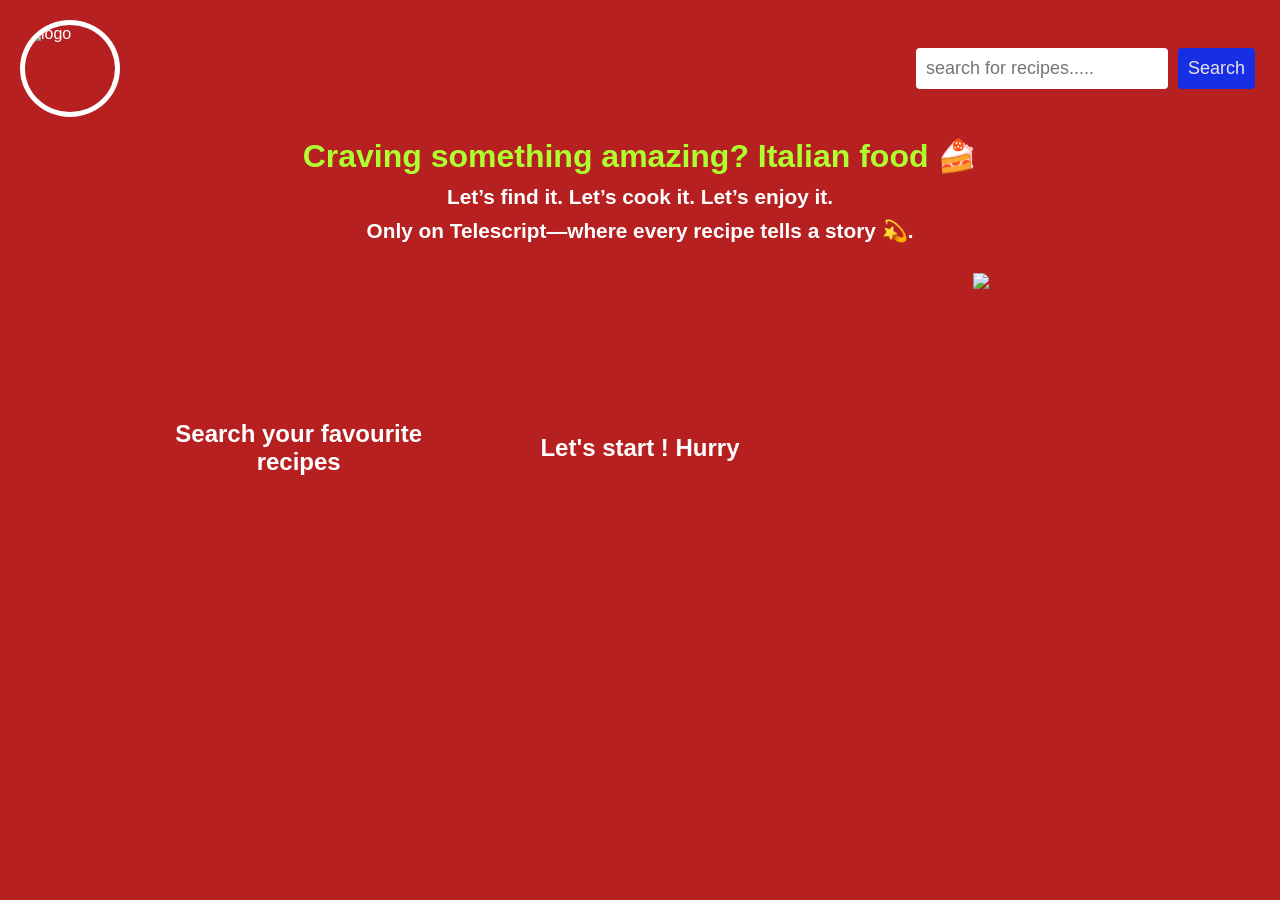
==== index.html @ 81276c2f "Intial Commit" ====
<!DOCTYPE html>
<html lang="en">
<head>
    <meta charset="UTF-8">
    <meta name="viewport" content="width=device-width, initial-scale=1.0">
    <title>Recipe App</title>
    <link rel="stylesheet" href="style.css">
    <link rel="stylesheet" href="https://cdnjs.cloudflare.com/ajax/libs/font-awesome/6.0.0/css/all.min.css">
</head>
<body>
    <header>
        <nav>
            <img src="https://png.pngtree.com/template/20191015/ourmid/pngtree-chef-abstract-kitchener-cooky-icon-logo-image_317353.jpg" alt="logo" width="100px" height="97px"/>
           
    <form>
        <input type="text" placeholder="search for recipes....." class="searchBox">
        <button type="submit" class="searchBtn">Search</button>
    </form>
        </nav>
        <div class="splash-container">
            <h1 class="line line1">Craving something amazing? Italian food 🍰</h1>
            <h2 class="line line2">Let’s find it. Let’s cook it. Let’s enjoy it.</h2>
            <h3 class="line line3"> Only on Telescript—where every recipe tells a story 💫.</h3>
          </div>  
        
    </header>
    <main>
    <section>
        <div class="recipe-container">
            <h2>Search your favourite recipes</h2>
            <h2>Let's start ! Hurry </h2>
            <img src="https://png.pngtree.com/png-clipart/20250418/original/pngtree-happy-girl-chef-cooking-delicious-food-png-image_20851012.png" wiidth="60%" height="350px">
        </div>
        <div class="recipe-details">
            <button type="button" class="recipe-close-btn">
                <i class="fa-solid fa-xmark"></i>
            </button>
            <div class="recipe-details-content">

            </div>
        </div>
    </section>
    </main>
</body>
<script src="script.js"></script>

</html>
---- style.css ----
*{
    margin:0;
    padding:0;
    box-sizing:border-box;
    font-family: Verdana, Geneva, Tahoma, sans-serif;
}
body{
    background-color: rgb(183, 32, 32);
    color:white;
}
header nav{
    background-color: rgba(red, green, blue, alpha);
    padding:20px;
    display:flex;
    justify-content: space-between;
    align-items: center;
    z-index: 1;
}
header nav img{
    border:5px solid rgb(255, 255, 255);
    border-radius: 50%;
}
header nav form{
    display:flex;
    justify-content: center;

}

  
  .splash-container {
    text-align: center;
  }
  
  /* Base styles */
  .line {
    opacity: 0;
    transform: translateY(20px);
    animation-fill-mode: forwards;
  }
  
  /* First line appears after 2s */
  .line1 {
    font-size: 2rem;
    animation: fadeInUp 1s ease forwards;
    animation-delay: 2s;
    animation:forwards;
  }
  
  /* Second line appears after 4s (2s + 2s gap) */
  .line2 {
    font-size: 1.3rem;
    margin-top: 10px;
    animation: fadeInUp 1s ease forwards, colorShift 4s infinite;
    animation-delay: 5s, 5s;
  }
  .line3{
    font-size: 1.3rem;
    margin-top: 10px;
    animation: fadeInUp 1s ease forwards, colorShift 4s infinite;
    animation-delay: 8s, 8s;
  }
  
  /* Fade + slide animation */
  @keyframes fadeInUp {
    to {
      opacity: 1;
      transform: translateY(0);
    }
  }
  
  /* Color changing animation */
  .line1, .line2,.line3 {
    animation-name: fadeInUp, colorShift;
    animation-duration: 1s, 4s;
    animation-delay: 2s, 2s;
    animation-iteration-count: 1, infinite;

  }
  
  
  /* Adjust second line timing separately */
  .line2 {
    animation-delay: 5s, 5s;
  }
  
  /* Smooth gradient text color animation */
  @keyframes colorShift {
    0% { color: #ff7e5f; }
    25% { color: #feb47b; }
    50% { color: #437fb7; }
    75% { color: #6ecf51; }
    100% { color: greenyellow }
  }
form input [type="text"]
{
    flex-grow:1;
    margin-right:10px;
}
form input[type="text"],button[type="submit"]
{
    border:none;
    font-size:large;
    padding:10px;
    border-radius:4px;
    margin:5px;
}

form button[type="submit"]{
   background-color: rgb(23, 47, 228);
   color:rgb(236, 227, 227);
   cursor:pointer;
}
form button[type="submit"]:hover,.recipe button:hover,.recipe-close-btn:hover{
    background-color: rgb(232, 232, 44);
    color:rgb(21, 24, 207);
    font-size: bold;
    font-weight: 600;
    transition:background-color 0.3s ease-in-out;
}

/*Main Section*/
.recipe-container{
    text-align: center;
    margin-top:20px;
    display:grid;
    grid-template-columns:repeat(auto-fit,minmax(300px,1fr));
    grid-gap:40px;
    width:80%;
    margin:10px auto;
    padding:20px;
    place-items:center;
}
.recipe-container h2:hover{
    color:rgb(89, 190, 42);
    font-weight: 600;
    font-size: 30px;
    cursor:pointer;
    animation-duration: 4s;
    text-shadow: #6ecf51 rgb(70, 45, 194) 0px 0px 10px;
  

}

.recipe{
    background-color: white;
    display:flex;
    flex-direction: column;
    color:black;
    border-radius: 6px;
    box-shadow: 0 5px 10px rgba(78,73,73,0.1);
    cursor:pointer;
    max-width:350px;
    transition:transform 0.3s ease-in-out;
}
.recipe:hover{
    transform: scale(1.02);

}
.recipe img{
    height:300px;

}
.recipe h3{
    font-size:24px;
    margin-block: 5px;

}
.recipe p{
    font-size: 20px;
    color:black;
    margin:5px 0
}

.recipe span{
    font-weight: 600;
}
.recipe button{
    font-size: 20px;
    font-weight: 600;
    padding:10px;
    border-radius: 5px;
    cursor:pointer;
    margin:18px auto;
    background-color: red;
    border:none;
    color:white;
}
/*recipe details*/
.recipe-details{
    display: none;
    position: fixed;
    top:50%;
    left:50%;
    transform:translate(-50%,-50%);
    background-color: black;
    -webkit-transform:translate(-50%,-50%);
    border-radius: 12px;
    width:40%;
    height:60%;
    font-size: 20px;
    transition:all 0.5s ease-in-out;
    overflow-y:scroll ;

}

.recipe-details-content{
    width:95%;
    display:column;
    flex-direction:row;
    text-transform: capitalize;
    text-shadow: 3ch;
    text-wrap: wrap;
    font-size: 19px;
    text-align: justify;        /* equal left & right alignment */
    line-height: 1.7;           /* space between lines */
    letter-spacing: 0.1px;      /* slight spacing for readability */
    word-spacing: 1.7px;          /* gap between words */
   
    padding-left:0.3px;
    padding-right: 0.3px;
}
   
 
    
    

.recipeName{
    text-align:center;
    text-transform: uppercase;
    text-decoration: underline;
    margin-bottom: 10px;
    
}
.ingredientList li{
    margin-top:10px;
    margin-left:20px;
}
.recipeInstructions p{
    line-height:30px;
    width:60%;
   
    text-align: center;

}
.recipeName,.recipeInstructions,.ingredientList{
    margin-bottom: 20px;
    width:100%;
}
.recipe-close-btn{
    border:none;
    font-size: 18px;
    padding: 10px;
    border-radius: 4px;

    background-color: red;
    position:absolute;
    top:20px;
    right:20px;
    width:30px;
    height:30px;
    display:flex;
    justify-content: center;
    align-items: center;

}
/*adding scrollbar to reciped details */
body::-webkit-scrollbar{
    width: 16px;
}
body::-webkit-scrollbar-thumb{
    background-color: whitesmoke;
   

}
body::-webkit-scrollbar-track{
    background-color: slategray;
}
/*responsive code*/
@media screen and(max-width:600px){
    header nav form{
        width:80%;
        margin-top:20px;
    }
}
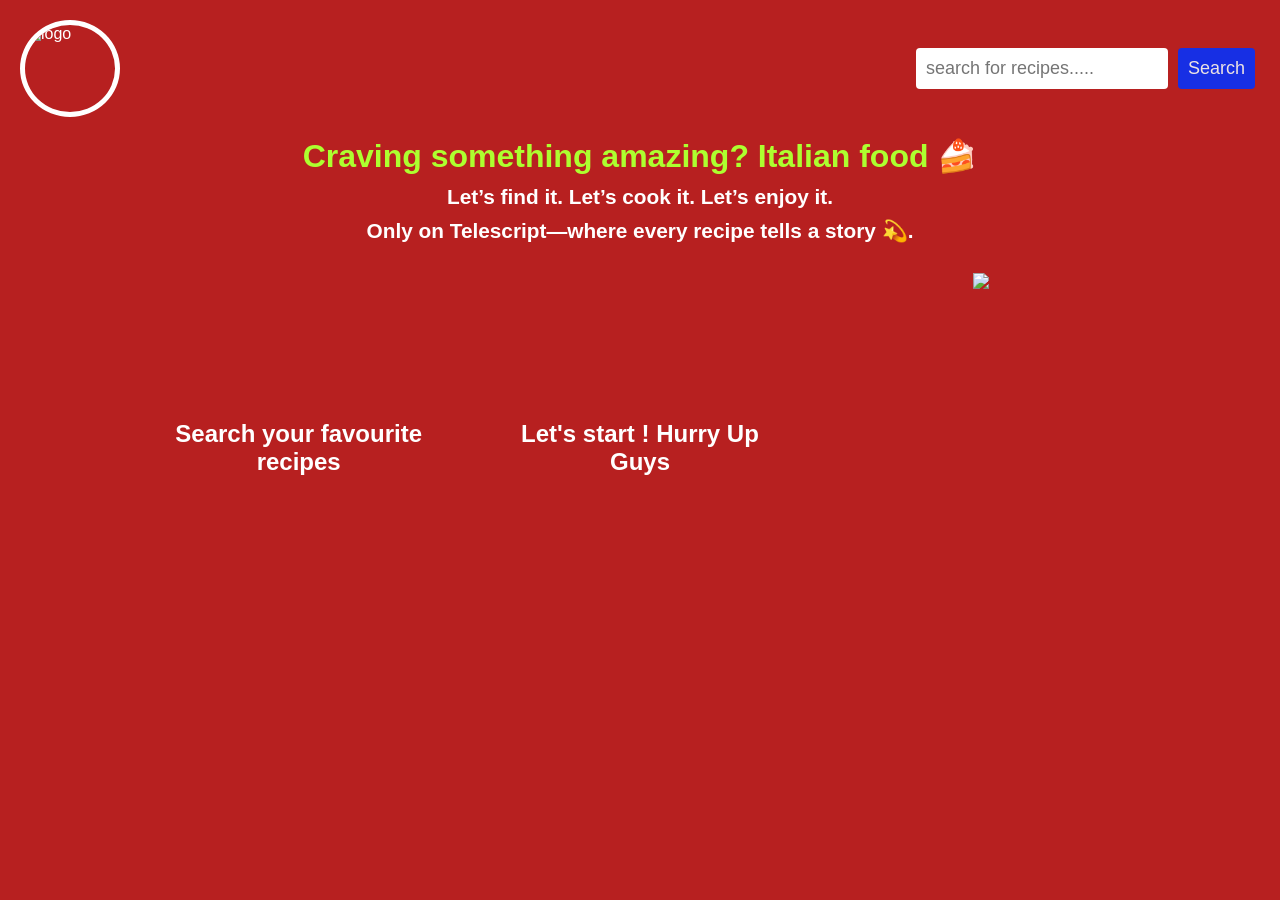
==== commit 4444bcc7: "changes" ====
--- a/index.html
+++ b/index.html
@@ -28,7 +28,7 @@
     <section>
         <div class="recipe-container">
             <h2>Search your favourite recipes</h2>
-            <h2>Let's start ! Hurry </h2>
+            <h2>Let's start ! Hurry Up Guys </h2>
             <img src="https://png.pngtree.com/png-clipart/20250418/original/pngtree-happy-girl-chef-cooking-delicious-food-png-image_20851012.png" wiidth="60%" height="350px">
         </div>
         <div class="recipe-details">
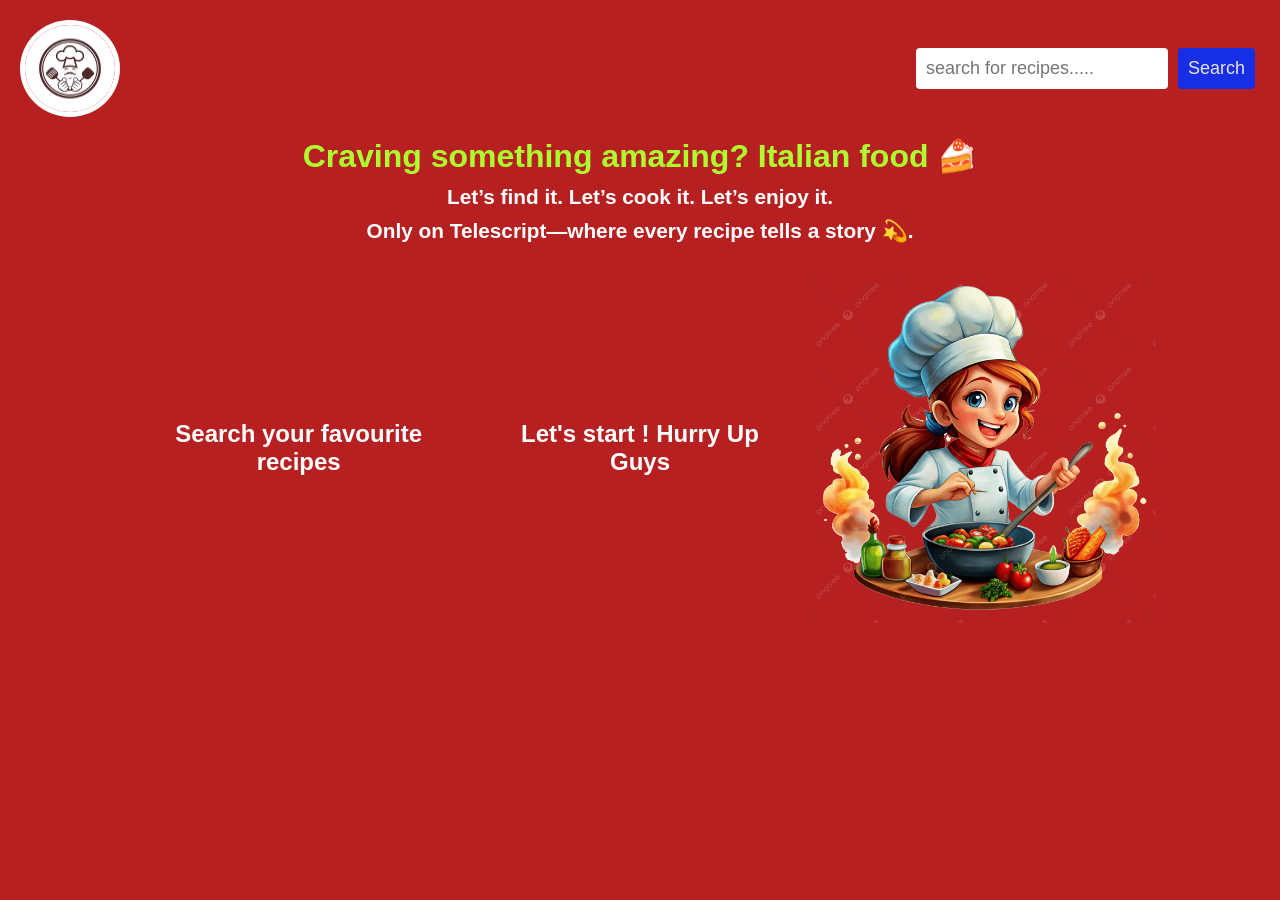
==== commit d3b9f7f7: "changes" ====
--- a/index.html
+++ b/index.html
@@ -10,7 +10,7 @@
 <body>
     <header>
         <nav>
-            <img src="https://png.pngtree.com/template/20191015/ourmid/pngtree-chef-abstract-kitchener-cooky-icon-logo-image_317353.jpg" alt="logo" width="100px" height="97px"/>
+            <img src="assets/images/recipelogo.jpg" alt="logo" width="100px" height="97px"/>
            
     <form>
         <input type="text" placeholder="search for recipes....." class="searchBox">
@@ -29,7 +29,7 @@
         <div class="recipe-container">
             <h2>Search your favourite recipes</h2>
             <h2>Let's start ! Hurry Up Guys </h2>
-            <img src="https://png.pngtree.com/png-clipart/20250418/original/pngtree-happy-girl-chef-cooking-delicious-food-png-image_20851012.png" wiidth="60%" height="350px">
+            <img src="assets/images/chef.png" wiidth="60%" height="350px">
         </div>
         <div class="recipe-details">
             <button type="button" class="recipe-close-btn">
--- a/style.css
+++ b/style.css
@@ -276,7 +276,7 @@
     background-color: slategray;
 }
 /*responsive code*/
-@media screen and(max-width:600px){
+@media screen and (max-width:600px){
     header nav form{
         width:80%;
         margin-top:20px;
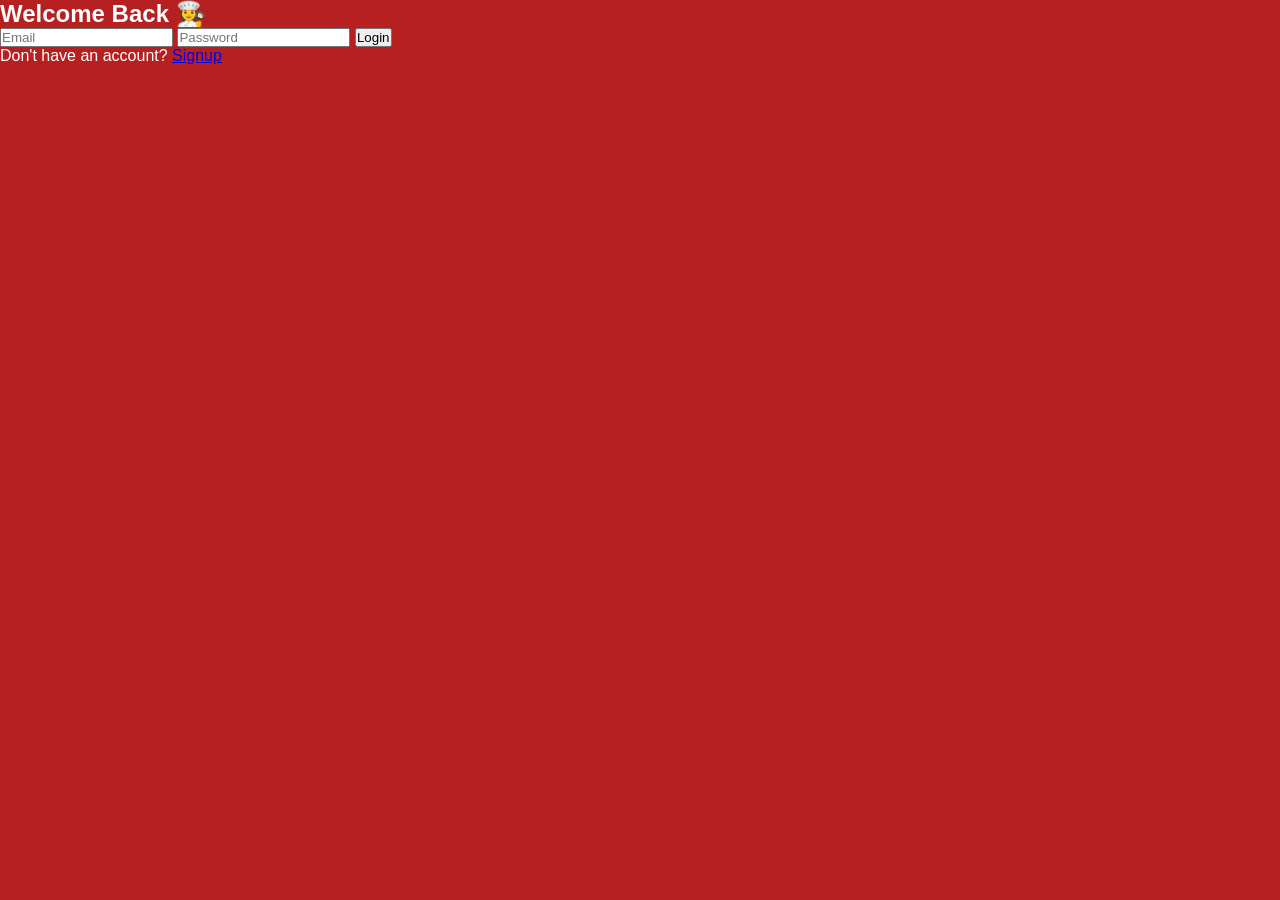
==== commit 8c4984c6: "chages" ====
--- a/index.html
+++ b/index.html
@@ -11,10 +11,12 @@
     <header>
         <nav>
             <img src="assets/images/recipelogo.jpg" alt="logo" width="100px" height="97px"/>
+            <h2>Recipe Finder</h2>
            
     <form>
         <input type="text" placeholder="search for recipes....." class="searchBox">
         <button type="submit" class="searchBtn">Search</button>
+        <button onclick="logout()">Logout</button>
     </form>
         </nav>
         <div class="splash-container">
@@ -41,6 +43,11 @@
         </div>
     </section>
     </main>
+    <script>
+        if(localStorage.getItem("isLoggedIn")!=="true"){
+        window.location.href="login.html";
+        }
+        </script>
 </body>
 <script src="script.js"></script>
 
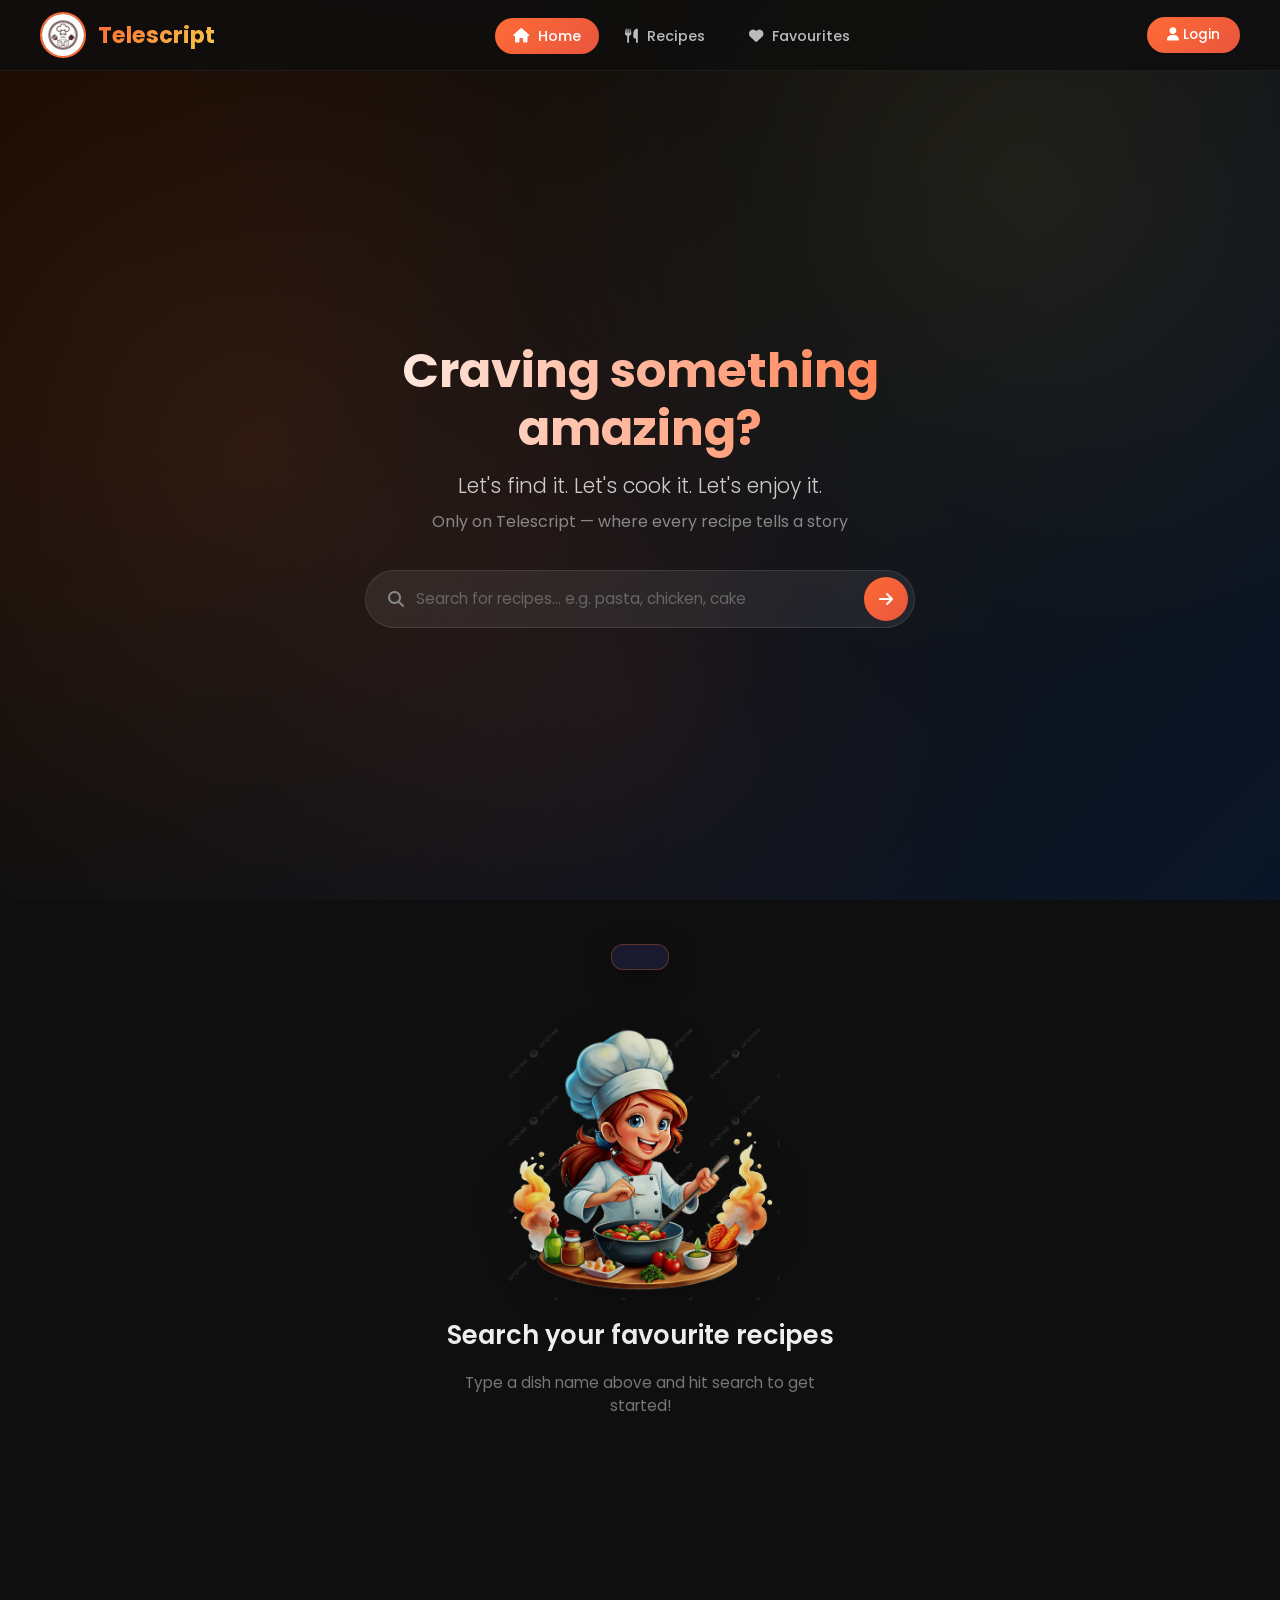
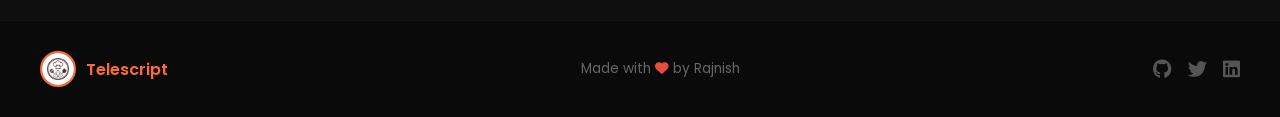
==== commit 598a68aa: "added imporvemenrt" ====
--- a/index.html
+++ b/index.html
@@ -3,52 +3,134 @@
 <head>
     <meta charset="UTF-8">
     <meta name="viewport" content="width=device-width, initial-scale=1.0">
-    <title>Recipe App</title>
+    <title>Telescript - Recipe App</title>
     <link rel="stylesheet" href="style.css">
-    <link rel="stylesheet" href="https://cdnjs.cloudflare.com/ajax/libs/font-awesome/6.0.0/css/all.min.css">
+    <link rel="stylesheet" href="https://cdnjs.cloudflare.com/ajax/libs/font-awesome/6.5.0/css/all.min.css">
+    <link rel="preconnect" href="https://fonts.googleapis.com">
+    <link href="https://fonts.googleapis.com/css2?family=Poppins:wght@300;400;500;600;700&display=swap" rel="stylesheet">
 </head>
 <body>
     <header>
-        <nav>
-            <img src="assets/images/recipelogo.jpg" alt="logo" width="100px" height="97px"/>
-            <h2>Recipe Finder</h2>
-           
-    <form>
-        <input type="text" placeholder="search for recipes....." class="searchBox">
-        <button type="submit" class="searchBtn">Search</button>
-        <button onclick="logout()">Logout</button>
-    </form>
+        <nav class="navbar">
+            <div class="nav-brand">
+                <img src="assets/images/recipelogo.jpg" alt="Telescript Logo" />
+                <span class="brand-name">Telescript</span>
+            </div>
+            <ul class="nav-links" id="navLinks">
+                <li><a href="#home" class="nav-link active" data-section="home"><i class="fa-solid fa-house"></i> Home</a></li>
+                <li><a href="#recipes" class="nav-link" data-section="recipes"><i class="fa-solid fa-utensils"></i> Recipes</a></li>
+                <li><a href="#favourites" class="nav-link" data-section="favourites"><i class="fa-solid fa-heart"></i> Favourites</a></li>
+            </ul>
+            <div class="nav-actions">
+                <div class="user-greeting" id="userGreeting" style="display:none;">
+                    <span class="greeting-text" id="greetingText"></span>
+                    <button class="btn btn-logout" id="logoutBtn"><i class="fa-solid fa-right-from-bracket"></i> Logout</button>
+                </div>
+                <button class="btn btn-login" id="loginBtn"><i class="fa-solid fa-user"></i> Login</button>
+                <button class="hamburger" id="hamburger"><i class="fa-solid fa-bars"></i></button>
+            </div>
         </nav>
-        <div class="splash-container">
-            <h1 class="line line1">Craving something amazing? Italian food 🍰</h1>
-            <h2 class="line line2">Let’s find it. Let’s cook it. Let’s enjoy it.</h2>
-            <h3 class="line line3"> Only on Telescript—where every recipe tells a story 💫.</h3>
-          </div>  
-        
     </header>
+
+    <div class="modal-overlay" id="authModal">
+        <div class="modal">
+            <button class="modal-close" id="modalClose"><i class="fa-solid fa-xmark"></i></button>
+            <div class="auth-form" id="loginForm">
+                <h2><i class="fa-solid fa-user-lock"></i> Welcome Back</h2>
+                <p class="auth-subtitle">Login to save your favourite recipes</p>
+                <div class="form-group">
+                    <label for="loginEmail"><i class="fa-solid fa-envelope"></i> Email</label>
+                    <input type="email" id="loginEmail" placeholder="your@email.com" required>
+                </div>
+                <div class="form-group">
+                    <label for="loginPassword"><i class="fa-solid fa-lock"></i> Password</label>
+                    <input type="password" id="loginPassword" placeholder="Enter password" required>
+                </div>
+                <button class="btn btn-primary btn-full" id="loginSubmit">Login</button>
+                <p class="auth-switch">Don&#39;t have an account? <a href="#" id="showSignup">Sign Up</a></p>
+            </div>
+            <div class="auth-form" id="signupForm" style="display:none;">
+                <h2><i class="fa-solid fa-user-plus"></i> Create Account</h2>
+                <p class="auth-subtitle">Join Telescript and explore recipes</p>
+                <div class="form-group">
+                    <label for="signupName"><i class="fa-solid fa-user"></i> Name</label>
+                    <input type="text" id="signupName" placeholder="Your name" required>
+                </div>
+                <div class="form-group">
+                    <label for="signupEmail"><i class="fa-solid fa-envelope"></i> Email</label>
+                    <input type="email" id="signupEmail" placeholder="your@email.com" required>
+                </div>
+                <div class="form-group">
+                    <label for="signupPassword"><i class="fa-solid fa-lock"></i> Password</label>
+                    <input type="password" id="signupPassword" placeholder="Create password (min 6 chars)" required>
+                </div>
+                <button class="btn btn-primary btn-full" id="signupSubmit">Sign Up</button>
+                <p class="auth-switch">Already have an account? <a href="#" id="showLogin">Login</a></p>
+            </div>
+        </div>
+    </div>
+
+    <section class="hero" id="home">
+        <div class="hero-overlay"></div>
+        <div class="hero-content">
+            <h1 class="line line1">Craving something amazing?</h1>
+            <h2 class="line line2">Let&#39;s find it. Let&#39;s cook it. Let&#39;s enjoy it.</h2>
+            <p class="line line3">Only on Telescript &mdash; where every recipe tells a story</p>
+            <form class="search-form" id="searchForm">
+                <div class="search-wrapper">
+                    <i class="fa-solid fa-magnifying-glass search-icon"></i>
+                    <input type="text" placeholder="Search for recipes... e.g. pasta, chicken, cake" class="searchBox">
+                    <button type="submit" class="searchBtn"><i class="fa-solid fa-arrow-right"></i></button>
+                </div>
+            </form>
+        </div>
+    </section>
+
     <main>
-    <section>
-        <div class="recipe-container">
-            <h2>Search your favourite recipes</h2>
-            <h2>Let's start ! Hurry Up Guys </h2>
-            <img src="assets/images/chef.png" wiidth="60%" height="350px">
-        </div>
+        <section class="section-recipes" id="recipes">
+            <div class="recipe-container">
+                <div class="empty-state">
+                    <img src="assets/images/chef.png" alt="Chef illustration" width="280">
+                    <h2>Search your favourite recipes</h2>
+                    <p>Type a dish name above and hit search to get started!</p>
+                </div>
+            </div>
+        </section>
+
+        <section class="section-favourites" id="favourites" style="display:none;">
+            <div class="section-header">
+                <h2><i class="fa-solid fa-heart"></i> Your Favourites</h2>
+            </div>
+            <div class="favourites-container"></div>
+        </section>
+    </main>
+
+    <div class="recipe-details-overlay" id="recipeOverlay">
         <div class="recipe-details">
-            <button type="button" class="recipe-close-btn">
+            <button type="button" class="recipe-close-btn" id="recipeCloseBtn">
                 <i class="fa-solid fa-xmark"></i>
             </button>
-            <div class="recipe-details-content">
+            <div class="recipe-details-content"></div>
+        </div>
+    </div>
 
+    <div class="toast" id="toast"></div>
+
+    <footer>
+        <div class="footer-content">
+            <div class="footer-brand">
+                <img src="assets/images/recipelogo.jpg" alt="Logo" />
+                <span>Telescript</span>
+            </div>
+            <p>Made with <i class="fa-solid fa-heart" style="color:#e74c3c"></i> by Rajnish</p>
+            <div class="footer-links">
+                <a href="#"><i class="fa-brands fa-github"></i></a>
+                <a href="#"><i class="fa-brands fa-twitter"></i></a>
+                <a href="#"><i class="fa-brands fa-linkedin"></i></a>
             </div>
         </div>
-    </section>
-    </main>
-    <script>
-        if(localStorage.getItem("isLoggedIn")!=="true"){
-        window.location.href="login.html";
-        }
-        </script>
+    </footer>
+
+    <script src="script.js"></script>
 </body>
-<script src="script.js"></script>
-
-</html>+</html>
--- a/style.css
+++ b/style.css
@@ -1,284 +1,1088 @@
-*{
-    margin:0;
-    padding:0;
-    box-sizing:border-box;
-    font-family: Verdana, Geneva, Tahoma, sans-serif;
-}
-body{
-    background-color: rgb(183, 32, 32);
-    color:white;
-}
-header nav{
-    background-color: rgba(red, green, blue, alpha);
-    padding:20px;
-    display:flex;
+/* ===== RESET & BASE ===== */
+* {
+    margin: 0;
+    padding: 0;
+    box-sizing: border-box;
+}
+
+html {
+    scroll-behavior: smooth;
+}
+
+body {
+    font-family: 'Poppins', sans-serif;
+    background: #0f0f0f;
+    color: #fff;
+    min-height: 100vh;
+    overflow-x: hidden;
+}
+
+a {
+    text-decoration: none;
+    color: inherit;
+}
+
+ul {
+    list-style: none;
+}
+
+img {
+    max-width: 100%;
+}
+
+/* ===== NAVBAR ===== */
+.navbar {
+    position: fixed;
+    top: 0;
+    left: 0;
+    right: 0;
+    z-index: 1000;
+    display: flex;
+    align-items: center;
     justify-content: space-between;
-    align-items: center;
-    z-index: 1;
-}
-header nav img{
-    border:5px solid rgb(255, 255, 255);
+    padding: 12px 40px;
+    background: rgba(15, 15, 15, 0.85);
+    backdrop-filter: blur(16px);
+    -webkit-backdrop-filter: blur(16px);
+    border-bottom: 1px solid rgba(255, 255, 255, 0.06);
+    transition: background 0.3s;
+}
+
+.nav-brand {
+    display: flex;
+    align-items: center;
+    gap: 12px;
+}
+
+.nav-brand img {
+    width: 46px;
+    height: 46px;
     border-radius: 50%;
-}
-header nav form{
-    display:flex;
-    justify-content: center;
-
-}
-
-  
-  .splash-container {
-    text-align: center;
-  }
-  
-  /* Base styles */
-  .line {
-    opacity: 0;
-    transform: translateY(20px);
-    animation-fill-mode: forwards;
-  }
-  
-  /* First line appears after 2s */
-  .line1 {
-    font-size: 2rem;
-    animation: fadeInUp 1s ease forwards;
-    animation-delay: 2s;
-    animation:forwards;
-  }
-  
-  /* Second line appears after 4s (2s + 2s gap) */
-  .line2 {
-    font-size: 1.3rem;
-    margin-top: 10px;
-    animation: fadeInUp 1s ease forwards, colorShift 4s infinite;
-    animation-delay: 5s, 5s;
-  }
-  .line3{
-    font-size: 1.3rem;
-    margin-top: 10px;
-    animation: fadeInUp 1s ease forwards, colorShift 4s infinite;
-    animation-delay: 8s, 8s;
-  }
-  
-  /* Fade + slide animation */
-  @keyframes fadeInUp {
-    to {
-      opacity: 1;
-      transform: translateY(0);
-    }
-  }
-  
-  /* Color changing animation */
-  .line1, .line2,.line3 {
-    animation-name: fadeInUp, colorShift;
-    animation-duration: 1s, 4s;
-    animation-delay: 2s, 2s;
-    animation-iteration-count: 1, infinite;
-
-  }
-  
-  
-  /* Adjust second line timing separately */
-  .line2 {
-    animation-delay: 5s, 5s;
-  }
-  
-  /* Smooth gradient text color animation */
-  @keyframes colorShift {
-    0% { color: #ff7e5f; }
-    25% { color: #feb47b; }
-    50% { color: #437fb7; }
-    75% { color: #6ecf51; }
-    100% { color: greenyellow }
-  }
-form input [type="text"]
-{
-    flex-grow:1;
-    margin-right:10px;
-}
-form input[type="text"],button[type="submit"]
-{
-    border:none;
-    font-size:large;
-    padding:10px;
-    border-radius:4px;
-    margin:5px;
-}
-
-form button[type="submit"]{
-   background-color: rgb(23, 47, 228);
-   color:rgb(236, 227, 227);
-   cursor:pointer;
-}
-form button[type="submit"]:hover,.recipe button:hover,.recipe-close-btn:hover{
-    background-color: rgb(232, 232, 44);
-    color:rgb(21, 24, 207);
-    font-size: bold;
-    font-weight: 600;
-    transition:background-color 0.3s ease-in-out;
-}
-
-/*Main Section*/
-.recipe-container{
-    text-align: center;
-    margin-top:20px;
-    display:grid;
-    grid-template-columns:repeat(auto-fit,minmax(300px,1fr));
-    grid-gap:40px;
-    width:80%;
-    margin:10px auto;
-    padding:20px;
-    place-items:center;
-}
-.recipe-container h2:hover{
-    color:rgb(89, 190, 42);
-    font-weight: 600;
-    font-size: 30px;
-    cursor:pointer;
-    animation-duration: 4s;
-    text-shadow: #6ecf51 rgb(70, 45, 194) 0px 0px 10px;
-  
-
-}
-
-.recipe{
-    background-color: white;
-    display:flex;
-    flex-direction: column;
-    color:black;
-    border-radius: 6px;
-    box-shadow: 0 5px 10px rgba(78,73,73,0.1);
-    cursor:pointer;
-    max-width:350px;
-    transition:transform 0.3s ease-in-out;
-}
-.recipe:hover{
-    transform: scale(1.02);
-
-}
-.recipe img{
-    height:300px;
-
-}
-.recipe h3{
-    font-size:24px;
-    margin-block: 5px;
-
-}
-.recipe p{
-    font-size: 20px;
-    color:black;
-    margin:5px 0
-}
-
-.recipe span{
-    font-weight: 600;
-}
-.recipe button{
-    font-size: 20px;
-    font-weight: 600;
-    padding:10px;
-    border-radius: 5px;
-    cursor:pointer;
-    margin:18px auto;
-    background-color: red;
-    border:none;
-    color:white;
-}
-/*recipe details*/
-.recipe-details{
+    border: 2px solid #ff6b35;
+    object-fit: cover;
+}
+
+.brand-name {
+    font-size: 1.4rem;
+    font-weight: 700;
+    background: linear-gradient(135deg, #ff6b35, #f7c948);
+    -webkit-background-clip: text;
+    -webkit-text-fill-color: transparent;
+    background-clip: text;
+}
+
+.nav-links {
+    display: flex;
+    gap: 8px;
+}
+
+.nav-link {
+    padding: 8px 18px;
+    border-radius: 25px;
+    font-size: 0.9rem;
+    font-weight: 500;
+    color: #bbb;
+    transition: all 0.3s;
+}
+
+.nav-link:hover {
+    color: #fff;
+    background: rgba(255, 107, 53, 0.15);
+}
+
+.nav-link.active {
+    color: #fff;
+    background: linear-gradient(135deg, #ff6b35, #e8553d);
+}
+
+.nav-link i {
+    margin-right: 5px;
+}
+
+.nav-actions {
+    display: flex;
+    align-items: center;
+    gap: 12px;
+}
+
+.user-greeting {
+    display: flex;
+    align-items: center;
+    gap: 10px;
+}
+
+.greeting-text {
+    font-size: 0.85rem;
+    color: #f7c948;
+    font-weight: 500;
+}
+
+.btn {
+    border: none;
+    cursor: pointer;
+    font-family: 'Poppins', sans-serif;
+    font-weight: 500;
+    border-radius: 25px;
+    transition: all 0.3s;
+}
+
+.btn-login {
+    padding: 8px 20px;
+    background: linear-gradient(135deg, #ff6b35, #e8553d);
+    color: #fff;
+    font-size: 0.85rem;
+}
+
+.btn-login:hover {
+    transform: translateY(-2px);
+    box-shadow: 0 6px 20px rgba(255, 107, 53, 0.4);
+}
+
+.btn-logout {
+    padding: 6px 16px;
+    background: rgba(255, 255, 255, 0.1);
+    color: #ff6b35;
+    font-size: 0.8rem;
+    border: 1px solid rgba(255, 107, 53, 0.3);
+}
+
+.btn-logout:hover {
+    background: rgba(255, 107, 53, 0.15);
+}
+
+.hamburger {
+    display: none;
+    background: none;
+    border: none;
+    color: #fff;
+    font-size: 1.4rem;
+    cursor: pointer;
+    padding: 8px;
+}
+
+/* ===== AUTH MODAL ===== */
+.modal-overlay {
     display: none;
     position: fixed;
-    top:50%;
-    left:50%;
-    transform:translate(-50%,-50%);
-    background-color: black;
-    -webkit-transform:translate(-50%,-50%);
+    inset: 0;
+    background: rgba(0, 0, 0, 0.7);
+    backdrop-filter: blur(8px);
+    z-index: 2000;
+    justify-content: center;
+    align-items: center;
+}
+
+.modal-overlay.show {
+    display: flex;
+}
+
+.modal {
+    background: #1a1a2e;
+    border: 1px solid rgba(255, 255, 255, 0.08);
+    border-radius: 20px;
+    padding: 40px;
+    width: 420px;
+    max-width: 90vw;
+    position: relative;
+    animation: modalIn 0.3s ease;
+}
+
+@keyframes modalIn {
+    from { opacity: 0; transform: scale(0.9) translateY(20px); }
+    to { opacity: 1; transform: scale(1) translateY(0); }
+}
+
+.modal-close {
+    position: absolute;
+    top: 16px;
+    right: 16px;
+    background: rgba(255, 255, 255, 0.08);
+    border: none;
+    color: #aaa;
+    width: 34px;
+    height: 34px;
+    border-radius: 50%;
+    cursor: pointer;
+    font-size: 1rem;
+    display: flex;
+    align-items: center;
+    justify-content: center;
+    transition: all 0.3s;
+}
+
+.modal-close:hover {
+    background: rgba(255, 107, 53, 0.2);
+    color: #ff6b35;
+}
+
+.auth-form h2 {
+    font-size: 1.5rem;
+    margin-bottom: 6px;
+    color: #fff;
+}
+
+.auth-form h2 i {
+    color: #ff6b35;
+    margin-right: 8px;
+}
+
+.auth-subtitle {
+    color: #888;
+    font-size: 0.85rem;
+    margin-bottom: 24px;
+}
+
+.form-group {
+    margin-bottom: 16px;
+}
+
+.form-group label {
+    display: block;
+    font-size: 0.8rem;
+    color: #aaa;
+    margin-bottom: 6px;
+    font-weight: 500;
+}
+
+.form-group label i {
+    margin-right: 5px;
+    color: #ff6b35;
+}
+
+.form-group input {
+    width: 100%;
+    padding: 12px 16px;
+    border: 1px solid rgba(255, 255, 255, 0.1);
+    border-radius: 10px;
+    background: rgba(255, 255, 255, 0.05);
+    color: #fff;
+    font-family: 'Poppins', sans-serif;
+    font-size: 0.9rem;
+    transition: border-color 0.3s;
+}
+
+.form-group input:focus {
+    outline: none;
+    border-color: #ff6b35;
+    box-shadow: 0 0 0 3px rgba(255, 107, 53, 0.1);
+}
+
+.form-group input::placeholder {
+    color: #555;
+}
+
+.btn-primary {
+    padding: 12px;
+    background: linear-gradient(135deg, #ff6b35, #e8553d);
+    color: #fff;
+    font-size: 1rem;
+}
+
+.btn-full {
+    width: 100%;
+    margin-top: 8px;
+}
+
+.btn-primary:hover {
+    transform: translateY(-2px);
+    box-shadow: 0 8px 25px rgba(255, 107, 53, 0.35);
+}
+
+.auth-switch {
+    text-align: center;
+    margin-top: 18px;
+    font-size: 0.85rem;
+    color: #888;
+}
+
+.auth-switch a {
+    color: #ff6b35;
+    font-weight: 600;
+}
+
+.auth-switch a:hover {
+    text-decoration: underline;
+}
+
+/* ===== HERO SECTION ===== */
+.hero {
+    position: relative;
+    min-height: 100vh;
+    display: flex;
+    align-items: center;
+    justify-content: center;
+    text-align: center;
+    background: linear-gradient(135deg, #1a0a00 0%, #0f0f0f 40%, #0a1628 100%);
+    overflow: hidden;
+    padding-top: 70px;
+}
+
+.hero-overlay {
+    position: absolute;
+    inset: 0;
+    background:
+        radial-gradient(circle at 20% 50%, rgba(255, 107, 53, 0.12) 0%, transparent 50%),
+        radial-gradient(circle at 80% 20%, rgba(247, 201, 72, 0.08) 0%, transparent 40%),
+        radial-gradient(circle at 50% 80%, rgba(232, 85, 61, 0.06) 0%, transparent 40%);
+}
+
+.hero-content {
+    position: relative;
+    z-index: 1;
+    max-width: 750px;
+    padding: 0 20px;
+}
+
+.hero-content .line {
+    opacity: 0;
+    transform: translateY(30px);
+}
+
+.line1 {
+    font-size: 3rem;
+    font-weight: 700;
+    line-height: 1.2;
+    background: linear-gradient(90deg, #fff, #ff6b35, #f7c948, #fff);
+    background-size: 300% 100%;
+    -webkit-background-clip: text;
+    -webkit-text-fill-color: transparent;
+    background-clip: text;
+    animation: fadeSlideUp 0.8s ease forwards 0.5s, shimmer 5s linear infinite 2s;
+}
+
+.line2 {
+    font-size: 1.3rem;
+    font-weight: 300;
+    color: #ccc;
+    margin-top: 12px;
+    animation: fadeSlideUp 0.8s ease forwards 1s;
+}
+
+.line3 {
+    font-size: 1rem;
+    color: #888;
+    margin-top: 8px;
+    animation: fadeSlideUp 0.8s ease forwards 1.5s;
+}
+
+@keyframes fadeSlideUp {
+    to {
+        opacity: 1;
+        transform: translateY(0);
+    }
+}
+
+@keyframes shimmer {
+    0% { background-position: 100% 0; }
+    100% { background-position: -100% 0; }
+}
+
+/* ===== SEARCH ===== */
+.search-form {
+    margin-top: 36px;
+    animation: fadeSlideUp 0.8s ease forwards 2s;
+    opacity: 0;
+    transform: translateY(30px);
+}
+
+.search-wrapper {
+    display: flex;
+    align-items: center;
+    background: rgba(255, 255, 255, 0.07);
+    border: 1px solid rgba(255, 255, 255, 0.1);
+    border-radius: 50px;
+    padding: 6px 6px 6px 22px;
+    max-width: 550px;
+    margin: 0 auto;
+    transition: border-color 0.3s, box-shadow 0.3s;
+}
+
+.search-wrapper:focus-within {
+    border-color: #ff6b35;
+    box-shadow: 0 0 0 4px rgba(255, 107, 53, 0.1);
+}
+
+.search-icon {
+    color: #888;
+    font-size: 1rem;
+    margin-right: 12px;
+}
+
+.searchBox {
+    flex: 1;
+    border: none;
+    background: transparent;
+    color: #fff;
+    font-family: 'Poppins', sans-serif;
+    font-size: 0.95rem;
+    outline: none;
+}
+
+.searchBox::placeholder {
+    color: #666;
+}
+
+.searchBtn {
+    background: linear-gradient(135deg, #ff6b35, #e8553d);
+    border: none;
+    color: #fff;
+    width: 44px;
+    height: 44px;
+    border-radius: 50%;
+    cursor: pointer;
+    font-size: 1rem;
+    display: flex;
+    align-items: center;
+    justify-content: center;
+    transition: transform 0.3s, box-shadow 0.3s;
+}
+
+.searchBtn:hover {
+    transform: scale(1.1);
+    box-shadow: 0 4px 15px rgba(255, 107, 53, 0.4);
+}
+
+/* ===== SECTIONS ===== */
+.section-recipes,
+.section-favourites {
+    padding: 30px 20px 60px;
+    min-height: 80vh;
+}
+
+.section-header {
+    text-align: center;
+    margin-bottom: 30px;
+}
+
+.section-header h2 {
+    font-size: 1.8rem;
+    font-weight: 600;
+}
+
+.section-header h2 i {
+    color: #e74c3c;
+    margin-right: 8px;
+}
+
+/* ===== RESULTS HEADER ===== */
+.results-header {
+    max-width: 1200px;
+    margin: 0 auto 20px;
+    padding: 20px 10px 0;
+    display: flex;
+    align-items: center;
+    justify-content: space-between;
+    flex-wrap: wrap;
+    gap: 12px;
+}
+
+.results-header h2 {
+    font-size: 1.4rem;
+    font-weight: 600;
+    color: #eee;
+}
+
+.results-header h2 span {
+    color: #ff6b35;
+}
+
+.results-count {
+    font-size: 0.85rem;
+    color: #888;
+    background: rgba(255, 255, 255, 0.05);
+    padding: 6px 14px;
+    border-radius: 20px;
+    border: 1px solid rgba(255, 255, 255, 0.08);
+}
+
+/* ===== INLINE SEARCH (visible on recipe page) ===== */
+.inline-search {
+    max-width: 1200px;
+    margin: 0 auto 10px;
+    padding: 0 10px;
+}
+
+.inline-search .search-wrapper {
+    max-width: 480px;
+}
+
+/* ===== RECIPE GRID ===== */
+.recipe-container,
+.favourites-container {
+    max-width: 1200px;
+    margin: 0 auto;
+    display: grid;
+    grid-template-columns: repeat(auto-fill, minmax(280px, 1fr));
+    gap: 28px;
+    padding: 10px;
+}
+
+/* ===== EMPTY STATE ===== */
+.empty-state {
+    grid-column: 1 / -1;
+    display: flex;
+    flex-direction: column;
+    align-items: center;
+    gap: 16px;
+    padding: 80px 20px;
+    text-align: center;
+    animation: fadeSlideUp 0.6s ease forwards;
+}
+
+.empty-state img {
+    border-radius: 20px;
+    opacity: 0.9;
+    filter: drop-shadow(0 8px 24px rgba(0,0,0,0.3));
+}
+
+.empty-state h2 {
+    font-size: 1.6rem;
+    font-weight: 600;
+    color: #eee;
+}
+
+.empty-state p {
+    color: #777;
+    font-size: 0.95rem;
+    max-width: 380px;
+}
+
+.empty-icon {
+    font-size: 4.5rem;
+    color: #2a2a4a;
+    animation: pulse 2s ease-in-out infinite;
+}
+
+@keyframes pulse {
+    0%, 100% { transform: scale(1); opacity: 0.6; }
+    50% { transform: scale(1.08); opacity: 0.9; }
+}
+
+/* ===== LOADING ===== */
+.loading-state {
+    grid-column: 1 / -1;
+    text-align: center;
+    padding: 60px;
+}
+
+.loading-spinner {
+    width: 48px;
+    height: 48px;
+    border: 4px solid rgba(255, 107, 53, 0.15);
+    border-top-color: #ff6b35;
+    border-radius: 50%;
+    animation: spin 0.8s linear infinite;
+    margin: 0 auto 16px;
+}
+
+@keyframes spin {
+    to { transform: rotate(360deg); }
+}
+
+.loading-state p {
+    color: #888;
+    font-size: 0.95rem;
+}
+
+/* ===== RECIPE CARD ===== */
+.recipe {
+    background: #1a1a2e;
+    border-radius: 16px;
+    overflow: hidden;
+    border: 1px solid rgba(255, 255, 255, 0.05);
+    transition: transform 0.35s cubic-bezier(.22,.68,0,1.2), box-shadow 0.35s ease;
+    display: flex;
+    flex-direction: column;
+    opacity: 0;
+    transform: translateY(24px);
+    animation: cardAppear 0.5s ease forwards;
+}
+
+.recipe:nth-child(1) { animation-delay: 0.05s; }
+.recipe:nth-child(2) { animation-delay: 0.1s; }
+.recipe:nth-child(3) { animation-delay: 0.15s; }
+.recipe:nth-child(4) { animation-delay: 0.2s; }
+.recipe:nth-child(5) { animation-delay: 0.25s; }
+.recipe:nth-child(6) { animation-delay: 0.3s; }
+.recipe:nth-child(7) { animation-delay: 0.35s; }
+.recipe:nth-child(8) { animation-delay: 0.4s; }
+.recipe:nth-child(9) { animation-delay: 0.45s; }
+.recipe:nth-child(n+10) { animation-delay: 0.5s; }
+
+@keyframes cardAppear {
+    to {
+        opacity: 1;
+        transform: translateY(0);
+    }
+}
+
+.recipe:hover {
+    transform: translateY(-8px) scale(1.02);
+    box-shadow:
+        0 16px 48px rgba(255, 107, 53, 0.15),
+        0 0 0 1px rgba(255, 107, 53, 0.1);
+}
+
+.recipe-img-wrapper {
+    position: relative;
+    overflow: hidden;
+}
+
+.recipe-img-wrapper img {
+    width: 100%;
+    height: 220px;
+    object-fit: cover;
+    transition: transform 0.5s cubic-bezier(.22,.68,0,1.2);
+}
+
+.recipe:hover .recipe-img-wrapper img {
+    transform: scale(1.08);
+}
+
+.recipe-img-wrapper::after {
+    content: '';
+    position: absolute;
+    bottom: 0;
+    left: 0;
+    right: 0;
+    height: 60px;
+    background: linear-gradient(transparent, #1a1a2e);
+    pointer-events: none;
+}
+
+.fav-btn {
+    position: absolute;
+    top: 12px;
+    right: 12px;
+    background: rgba(0, 0, 0, 0.5);
+    backdrop-filter: blur(6px);
+    border: none;
+    color: #fff;
+    width: 38px;
+    height: 38px;
+    border-radius: 50%;
+    cursor: pointer;
+    font-size: 1rem;
+    display: flex;
+    align-items: center;
+    justify-content: center;
+    transition: all 0.3s;
+}
+
+.fav-btn:hover,
+.fav-btn.active {
+    background: #e74c3c;
+    color: #fff;
+    transform: scale(1.1);
+}
+
+.recipe-info {
+    padding: 14px 18px 18px;
+    flex: 1;
+    display: flex;
+    flex-direction: column;
+}
+
+.recipe-info h3 {
+    font-size: 1.05rem;
+    font-weight: 600;
+    margin-bottom: 10px;
+    line-height: 1.35;
+    display: -webkit-box;
+    -webkit-line-clamp: 2;
+    line-clamp: 2;
+    -webkit-box-orient: vertical;
+    overflow: hidden;
+}
+
+.recipe-meta {
+    display: flex;
+    align-items: center;
+    gap: 12px;
+    margin-bottom: 12px;
+    font-size: 0.78rem;
+    color: #999;
+}
+
+.recipe-meta i {
+    color: #ff6b35;
+    font-size: 0.7rem;
+}
+
+.recipe-tags {
+    display: flex;
+    gap: 8px;
+    margin-bottom: 16px;
+    flex-wrap: wrap;
+}
+
+.tag {
+    padding: 5px 14px;
+    border-radius: 20px;
+    font-size: 0.72rem;
+    font-weight: 500;
+    text-transform: uppercase;
+    letter-spacing: 0.5px;
+    transition: transform 0.2s;
+}
+
+.tag:hover {
+    transform: scale(1.05);
+}
+
+.tag-area {
+    background: rgba(247, 201, 72, 0.12);
+    color: #f7c948;
+    border: 1px solid rgba(247, 201, 72, 0.2);
+}
+
+.tag-category {
+    background: rgba(107, 203, 119, 0.12);
+    color: #6bcb77;
+    border: 1px solid rgba(107, 203, 119, 0.2);
+}
+
+.recipe-actions {
+    margin-top: auto;
+    display: flex;
+    gap: 8px;
+}
+
+.view-recipe-btn {
+    flex: 1;
+    padding: 11px 16px;
+    background: linear-gradient(135deg, #ff6b35, #e8553d);
+    color: #fff;
+    border: none;
+    border-radius: 10px;
+    font-family: 'Poppins', sans-serif;
+    font-size: 0.85rem;
+    font-weight: 600;
+    cursor: pointer;
+    transition: all 0.3s;
+    display: flex;
+    align-items: center;
+    justify-content: center;
+    gap: 6px;
+}
+
+.view-recipe-btn:hover {
+    box-shadow: 0 6px 20px rgba(255, 107, 53, 0.35);
+    transform: translateY(-2px);
+}
+
+.view-recipe-btn i {
+    font-size: 0.8rem;
+    transition: transform 0.3s;
+}
+
+.view-recipe-btn:hover i {
+    transform: translateX(3px);
+}
+
+/* ===== RECIPE DETAIL POPUP ===== */
+.recipe-details-overlay {
+    display: none;
+    position: fixed;
+    inset: 0;
+    background: rgba(0, 0, 0, 0.75);
+    backdrop-filter: blur(8px);
+    z-index: 1500;
+    justify-content: center;
+    align-items: center;
+    padding: 20px;
+}
+
+.recipe-details-overlay.show {
+    display: flex;
+}
+
+.recipe-details {
+    background: #1a1a2e;
+    border: 1px solid rgba(255, 255, 255, 0.06);
+    border-radius: 20px;
+    width: 650px;
+    max-width: 95vw;
+    max-height: 85vh;
+    overflow-y: auto;
+    position: relative;
+    animation: modalIn 0.3s ease;
+    padding: 32px;
+}
+
+.recipe-close-btn {
+    position: absolute;
+    top: 16px;
+    right: 16px;
+    background: rgba(255, 255, 255, 0.08);
+    border: none;
+    color: #aaa;
+    width: 38px;
+    height: 38px;
+    border-radius: 50%;
+    cursor: pointer;
+    font-size: 1.1rem;
+    display: flex;
+    align-items: center;
+    justify-content: center;
+    transition: all 0.3s;
+    z-index: 10;
+}
+
+.recipe-close-btn:hover {
+    background: rgba(255, 107, 53, 0.25);
+    color: #ff6b35;
+}
+
+.recipe-details-content .recipeName {
+    font-size: 1.6rem;
+    font-weight: 700;
+    text-align: center;
+    margin-bottom: 20px;
+    background: linear-gradient(135deg, #ff6b35, #f7c948);
+    -webkit-background-clip: text;
+    -webkit-text-fill-color: transparent;
+    background-clip: text;
+}
+
+.recipe-details-content h3 {
+    font-size: 1.1rem;
+    font-weight: 600;
+    margin-bottom: 12px;
+    color: #ff6b35;
+    display: flex;
+    align-items: center;
+    gap: 8px;
+}
+
+.recipe-details-content h3 i {
+    font-size: 0.9rem;
+}
+
+.ingredientList {
+    display: grid;
+    grid-template-columns: 1fr 1fr;
+    gap: 8px;
+    margin-bottom: 24px;
+    list-style: none;
+}
+
+.ingredientList li {
+    padding: 8px 12px;
+    background: rgba(255, 255, 255, 0.04);
+    border-radius: 8px;
+    font-size: 0.85rem;
+    color: #ccc;
+    border-left: 3px solid #ff6b35;
+}
+
+.recipeInstructions {
+    font-size: 0.9rem;
+    line-height: 1.8;
+    color: #bbb;
+    text-align: justify;
+    margin-bottom: 20px;
+}
+
+.recipe-video-link {
+    display: inline-flex;
+    align-items: center;
+    gap: 8px;
+    padding: 10px 20px;
+    background: rgba(255, 0, 0, 0.12);
+    color: #ff4444;
+    border-radius: 10px;
+    font-size: 0.85rem;
+    font-weight: 500;
+    transition: background 0.3s;
+}
+
+.recipe-video-link:hover {
+    background: rgba(255, 0, 0, 0.2);
+}
+
+/* ===== SCROLLBAR ===== */
+::-webkit-scrollbar {
+    width: 8px;
+}
+
+::-webkit-scrollbar-track {
+    background: #0f0f0f;
+}
+
+::-webkit-scrollbar-thumb {
+    background: #333;
+    border-radius: 4px;
+}
+
+::-webkit-scrollbar-thumb:hover {
+    background: #ff6b35;
+}
+
+/* ===== TOAST ===== */
+.toast {
+    position: fixed;
+    bottom: 30px;
+    left: 50%;
+    transform: translateX(-50%) translateY(100px);
+    background: #1a1a2e;
+    color: #fff;
+    padding: 12px 28px;
     border-radius: 12px;
-    width:40%;
-    height:60%;
-    font-size: 20px;
-    transition:all 0.5s ease-in-out;
-    overflow-y:scroll ;
-
-}
-
-.recipe-details-content{
-    width:95%;
-    display:column;
-    flex-direction:row;
-    text-transform: capitalize;
-    text-shadow: 3ch;
-    text-wrap: wrap;
-    font-size: 19px;
-    text-align: justify;        /* equal left & right alignment */
-    line-height: 1.7;           /* space between lines */
-    letter-spacing: 0.1px;      /* slight spacing for readability */
-    word-spacing: 1.7px;          /* gap between words */
-   
-    padding-left:0.3px;
-    padding-right: 0.3px;
-}
-   
- 
-    
-    
-
-.recipeName{
-    text-align:center;
-    text-transform: uppercase;
-    text-decoration: underline;
-    margin-bottom: 10px;
-    
-}
-.ingredientList li{
-    margin-top:10px;
-    margin-left:20px;
-}
-.recipeInstructions p{
-    line-height:30px;
-    width:60%;
-   
-    text-align: center;
-
-}
-.recipeName,.recipeInstructions,.ingredientList{
-    margin-bottom: 20px;
-    width:100%;
-}
-.recipe-close-btn{
-    border:none;
-    font-size: 18px;
-    padding: 10px;
-    border-radius: 4px;
-
-    background-color: red;
-    position:absolute;
-    top:20px;
-    right:20px;
-    width:30px;
-    height:30px;
-    display:flex;
-    justify-content: center;
-    align-items: center;
-
-}
-/*adding scrollbar to reciped details */
-body::-webkit-scrollbar{
-    width: 16px;
-}
-body::-webkit-scrollbar-thumb{
-    background-color: whitesmoke;
-   
-
-}
-body::-webkit-scrollbar-track{
-    background-color: slategray;
-}
-/*responsive code*/
-@media screen and (max-width:600px){
-    header nav form{
-        width:80%;
-        margin-top:20px;
-    }
-}+    font-size: 0.9rem;
+    font-weight: 500;
+    border: 1px solid rgba(255, 107, 53, 0.3);
+    box-shadow: 0 8px 30px rgba(0, 0, 0, 0.4);
+    z-index: 3000;
+    transition: transform 0.4s ease;
+    pointer-events: none;
+}
+
+.toast.show {
+    transform: translateX(-50%) translateY(0);
+}
+
+/* ===== FOOTER ===== */
+footer {
+    background: #0a0a0a;
+    border-top: 1px solid rgba(255, 255, 255, 0.05);
+    padding: 30px 20px;
+}
+
+.footer-content {
+    max-width: 1200px;
+    margin: 0 auto;
+    display: flex;
+    align-items: center;
+    justify-content: space-between;
+    flex-wrap: wrap;
+    gap: 16px;
+}
+
+.footer-brand {
+    display: flex;
+    align-items: center;
+    gap: 10px;
+}
+
+.footer-brand img {
+    width: 36px;
+    height: 36px;
+    border-radius: 50%;
+    border: 2px solid #ff6b35;
+}
+
+.footer-brand span {
+    font-weight: 600;
+    font-size: 1rem;
+    color: #ff6b35;
+}
+
+.footer-content > p {
+    color: #666;
+    font-size: 0.85rem;
+}
+
+.footer-links {
+    display: flex;
+    gap: 16px;
+}
+
+.footer-links a {
+    color: #555;
+    font-size: 1.2rem;
+    transition: color 0.3s;
+}
+
+.footer-links a:hover {
+    color: #ff6b35;
+}
+
+/* ===== RESPONSIVE ===== */
+@media (max-width: 768px) {
+    .navbar {
+        padding: 10px 16px;
+    }
+
+    .nav-links {
+        display: none;
+        position: fixed;
+        top: 70px;
+        left: 0;
+        right: 0;
+        background: rgba(15, 15, 15, 0.97);
+        backdrop-filter: blur(16px);
+        flex-direction: column;
+        padding: 20px;
+        gap: 5px;
+        border-bottom: 1px solid rgba(255, 255, 255, 0.06);
+    }
+
+    .nav-links.open {
+        display: flex;
+    }
+
+    .nav-link {
+        padding: 12px 18px;
+    }
+
+    .hamburger {
+        display: block;
+    }
+
+    .btn-login,
+    .btn-logout {
+        font-size: 0.75rem;
+        padding: 6px 14px;
+    }
+
+    .hero-content .line1 {
+        font-size: 2rem;
+    }
+
+    .hero-content .line2 {
+        font-size: 1rem;
+    }
+
+    .search-wrapper {
+        max-width: 100%;
+    }
+
+    .recipe-container,
+    .favourites-container {
+        grid-template-columns: repeat(auto-fill, minmax(240px, 1fr));
+        gap: 16px;
+    }
+
+    .recipe-details {
+        padding: 24px 18px;
+    }
+
+    .ingredientList {
+        grid-template-columns: 1fr;
+    }
+
+    .footer-content {
+        flex-direction: column;
+        text-align: center;
+    }
+
+    .greeting-text {
+        display: none;
+    }
+}
+
+@media (max-width: 480px) {
+    .hero-content .line1 {
+        font-size: 1.5rem;
+    }
+
+    .recipe-container,
+    .favourites-container {
+        grid-template-columns: 1fr;
+    }
+
+    .recipe-details {
+        max-height: 90vh;
+    }
+}
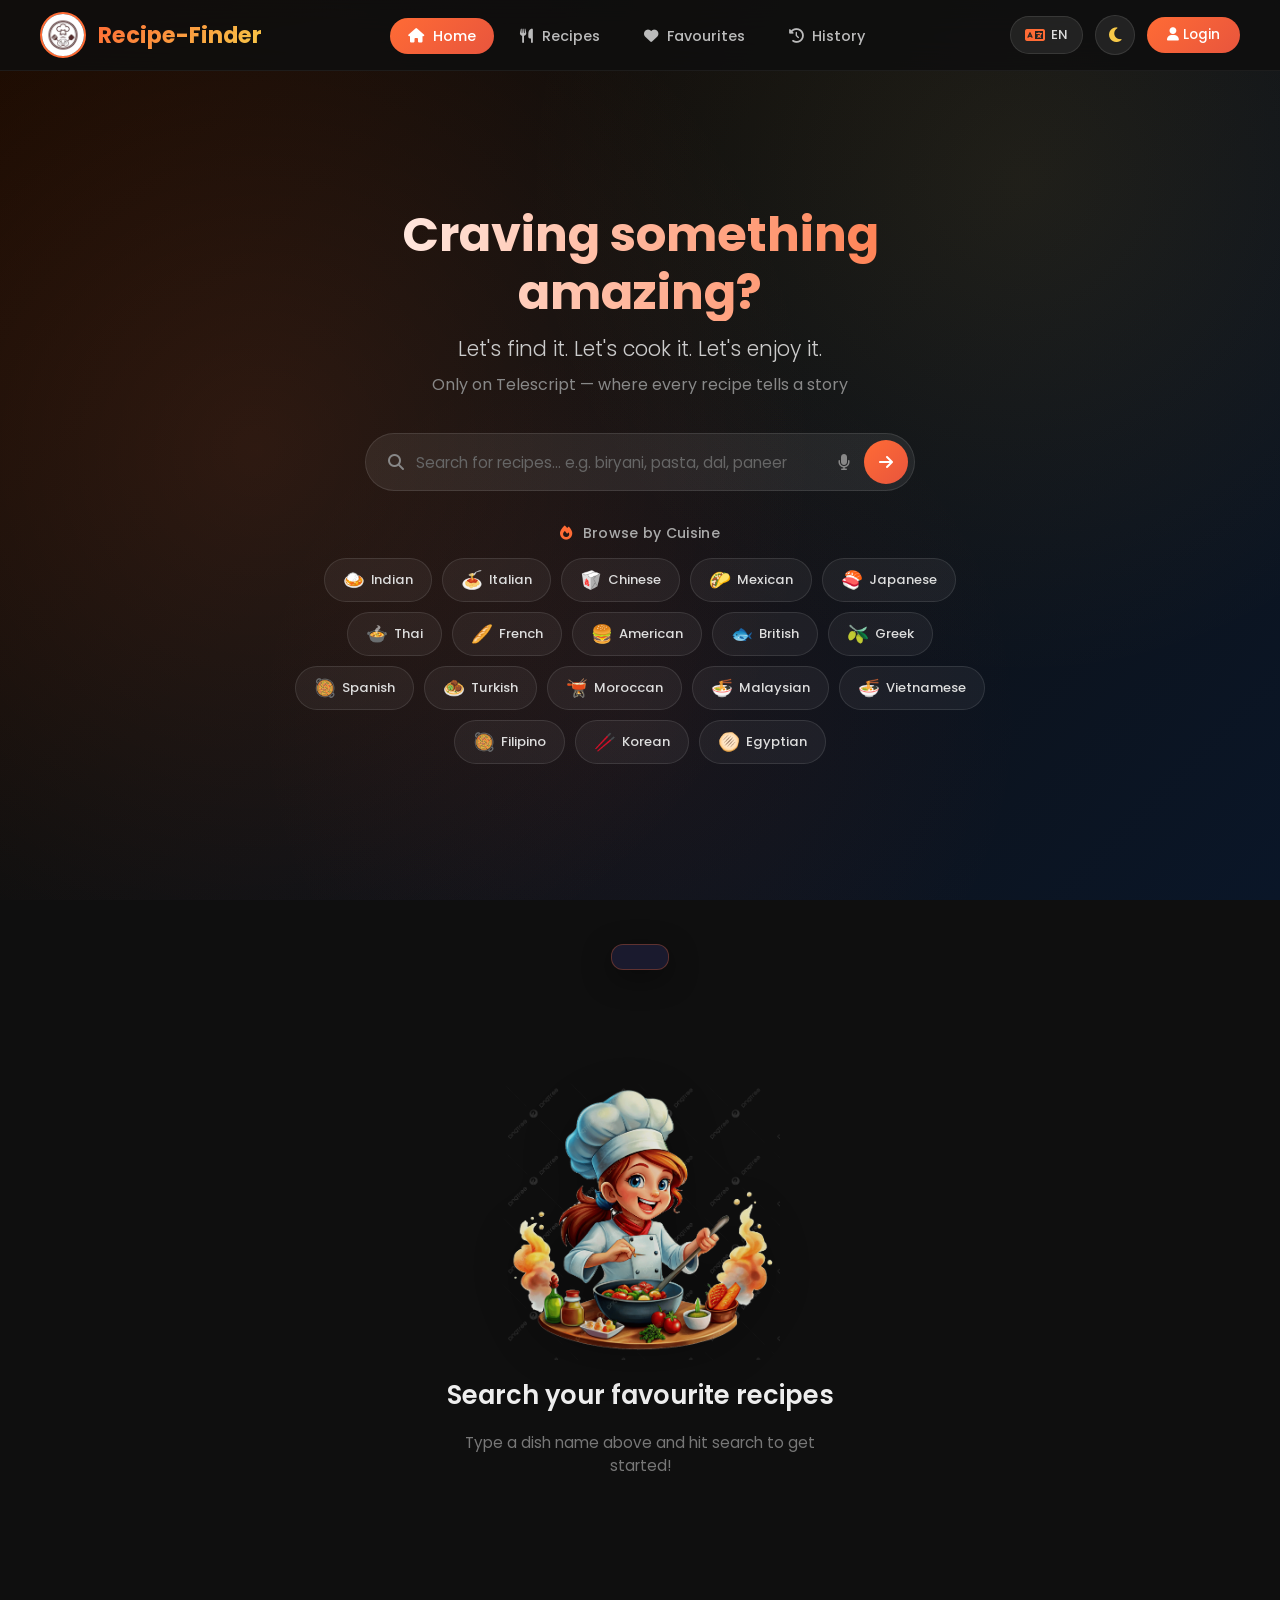
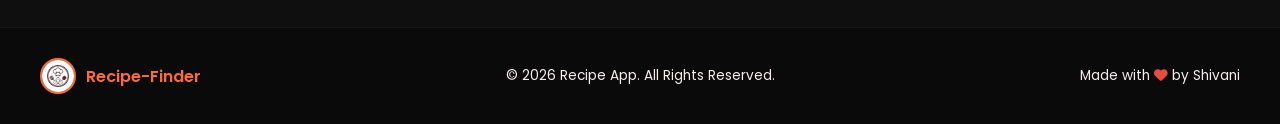
==== commit ee74a878: "Intial commit" ====
--- a/index.html
+++ b/index.html
@@ -14,14 +14,37 @@
         <nav class="navbar">
             <div class="nav-brand">
                 <img src="assets/images/recipelogo.jpg" alt="Telescript Logo" />
-                <span class="brand-name">Telescript</span>
+                <span class="brand-name">Recipe-Finder</span>
             </div>
             <ul class="nav-links" id="navLinks">
                 <li><a href="#home" class="nav-link active" data-section="home"><i class="fa-solid fa-house"></i> Home</a></li>
                 <li><a href="#recipes" class="nav-link" data-section="recipes"><i class="fa-solid fa-utensils"></i> Recipes</a></li>
                 <li><a href="#favourites" class="nav-link" data-section="favourites"><i class="fa-solid fa-heart"></i> Favourites</a></li>
+                <li><a href="#history" class="nav-link" data-section="history"><i class="fa-solid fa-clock-rotate-left"></i> History</a></li>
             </ul>
             <div class="nav-actions">
+                <div class="language-selector">
+                    <button class="btn btn-language" id="langToggle" title="Change Language"><i class="fa-solid fa-language"></i> <span id="currentLangLabel">EN</span></button>
+                    <div class="language-dropdown" id="langDropdown">
+                        <button class="lang-option active" data-lang="en">🇬🇧 English</button>
+                        <button class="lang-option" data-lang="hi">🇮🇳 हिन्दी (Hindi)</button>
+                        <button class="lang-option" data-lang="te">🇮🇳 తెలుగు (Telugu)</button>
+                        <button class="lang-option" data-lang="ta">🇮🇳 தமிழ் (Tamil)</button>
+                        <button class="lang-option" data-lang="bn">🇮🇳 বাংলা (Bengali)</button>
+                        <button class="lang-option" data-lang="mr">🇮🇳 मराठी (Marathi)</button>
+                        <button class="lang-option" data-lang="gu">🇮🇳 ગુજરાતી (Gujarati)</button>
+                        <button class="lang-option" data-lang="kn">🇮🇳 ಕನ್ನಡ (Kannada)</button>
+                        <button class="lang-option" data-lang="ml">🇮🇳 മലയാളം (Malayalam)</button>
+                        <button class="lang-option" data-lang="pa">🇮🇳 ਪੰਜਾਬੀ (Punjabi)</button>
+                        <button class="lang-option" data-lang="ur">🇵🇰 اردو (Urdu)</button>
+                        <button class="lang-option" data-lang="es">🇪🇸 Español (Spanish)</button>
+                        <button class="lang-option" data-lang="fr">🇫🇷 Français (French)</button>
+                        <button class="lang-option" data-lang="ar">🇸🇦 العربية (Arabic)</button>
+                        <button class="lang-option" data-lang="zh">🇨🇳 中文 (Chinese)</button>
+                        <button class="lang-option" data-lang="ja">🇯🇵 日本語 (Japanese)</button>
+                    </div>
+                </div>
+                <button class="btn btn-darkmode" id="darkModeToggle" title="Toggle Light/Dark Mode"><i class="fa-solid fa-moon"></i></button>
                 <div class="user-greeting" id="userGreeting" style="display:none;">
                     <span class="greeting-text" id="greetingText"></span>
                     <button class="btn btn-logout" id="logoutBtn"><i class="fa-solid fa-right-from-bracket"></i> Logout</button>
@@ -79,15 +102,55 @@
             <form class="search-form" id="searchForm">
                 <div class="search-wrapper">
                     <i class="fa-solid fa-magnifying-glass search-icon"></i>
-                    <input type="text" placeholder="Search for recipes... e.g. pasta, chicken, cake" class="searchBox">
+                    <input type="text" placeholder="Search for recipes... e.g. biryani, pasta, dal, paneer" class="searchBox" autocomplete="off">
+                    <button type="button" class="voice-search-btn" id="voiceSearchBtn" title="Search by voice"><i class="fa-solid fa-microphone"></i></button>
                     <button type="submit" class="searchBtn"><i class="fa-solid fa-arrow-right"></i></button>
+                    <div class="search-autocomplete" id="searchAutocomplete" style="display:none;"></div>
                 </div>
             </form>
+            <div class="cuisine-browse">
+                <p class="cuisine-browse-label"><i class="fa-solid fa-fire"></i> Browse by Cuisine</p>
+                <div class="cuisine-chips" id="cuisineChips">
+                    <button class="cuisine-chip" data-area="Indian"><span class="cuisine-emoji">🍛</span> Indian</button>
+                    <button class="cuisine-chip" data-area="Italian"><span class="cuisine-emoji">🍝</span> Italian</button>
+                    <button class="cuisine-chip" data-area="Chinese"><span class="cuisine-emoji">🥡</span> Chinese</button>
+                    <button class="cuisine-chip" data-area="Mexican"><span class="cuisine-emoji">🌮</span> Mexican</button>
+                    <button class="cuisine-chip" data-area="Japanese"><span class="cuisine-emoji">🍣</span> Japanese</button>
+                    <button class="cuisine-chip" data-area="Thai"><span class="cuisine-emoji">🍲</span> Thai</button>
+                    <button class="cuisine-chip" data-area="French"><span class="cuisine-emoji">🥖</span> French</button>
+                    <button class="cuisine-chip" data-area="American"><span class="cuisine-emoji">🍔</span> American</button>
+                    <button class="cuisine-chip" data-area="British"><span class="cuisine-emoji">🐟</span> British</button>
+                    <button class="cuisine-chip" data-area="Greek"><span class="cuisine-emoji">🫒</span> Greek</button>
+                    <button class="cuisine-chip" data-area="Spanish"><span class="cuisine-emoji">🥘</span> Spanish</button>
+                    <button class="cuisine-chip" data-area="Turkish"><span class="cuisine-emoji">🧆</span> Turkish</button>
+                    <button class="cuisine-chip" data-area="Moroccan"><span class="cuisine-emoji">🫕</span> Moroccan</button>
+                    <button class="cuisine-chip" data-area="Malaysian"><span class="cuisine-emoji">🍜</span> Malaysian</button>
+                    <button class="cuisine-chip" data-area="Vietnamese"><span class="cuisine-emoji">🍜</span> Vietnamese</button>
+                    <button class="cuisine-chip" data-area="Filipino"><span class="cuisine-emoji">🥘</span> Filipino</button>
+                    <button class="cuisine-chip" data-area="Korean"><span class="cuisine-emoji">🥢</span> Korean</button>
+                    <button class="cuisine-chip" data-area="Egyptian"><span class="cuisine-emoji">🫓</span> Egyptian</button>
+                </div>
+            </div>
         </div>
     </section>
 
     <main>
         <section class="section-recipes" id="recipes">
+            <div class="filter-bar" id="filterBar" style="display:none;">
+                <div class="filter-group">
+                    <label><i class="fa-solid fa-earth-americas"></i> Cuisine</label>
+                    <select id="filterArea" class="filter-select">
+                        <option value="">All Cuisines</option>
+                    </select>
+                </div>
+                <div class="filter-group">
+                    <label><i class="fa-solid fa-tag"></i> Category</label>
+                    <select id="filterCategory" class="filter-select">
+                        <option value="">All Categories</option>
+                    </select>
+                </div>
+                <button class="btn btn-clear-filters" id="clearFiltersBtn"><i class="fa-solid fa-filter-circle-xmark"></i> Clear</button>
+            </div>
             <div class="recipe-container">
                 <div class="empty-state">
                     <img src="assets/images/chef.png" alt="Chef illustration" width="280">
@@ -102,6 +165,14 @@
                 <h2><i class="fa-solid fa-heart"></i> Your Favourites</h2>
             </div>
             <div class="favourites-container"></div>
+        </section>
+
+        <section class="section-history" id="history" style="display:none;">
+            <div class="section-header">
+                <h2><i class="fa-solid fa-clock-rotate-left"></i> Recently Viewed</h2>
+                <button class="btn btn-clear-history" id="clearHistoryBtn"><i class="fa-solid fa-trash"></i> Clear History</button>
+            </div>
+            <div class="history-container"></div>
         </section>
     </main>
 
@@ -120,15 +191,16 @@
         <div class="footer-content">
             <div class="footer-brand">
                 <img src="assets/images/recipelogo.jpg" alt="Logo" />
-                <span>Telescript</span>
-            </div>
-            <p>Made with <i class="fa-solid fa-heart" style="color:#e74c3c"></i> by Rajnish</p>
-            <div class="footer-links">
-                <a href="#"><i class="fa-brands fa-github"></i></a>
-                <a href="#"><i class="fa-brands fa-twitter"></i></a>
-                <a href="#"><i class="fa-brands fa-linkedin"></i></a>
-            </div>
-        </div>
+                <span>Recipe-Finder</span>
+                
+            </div>
+            <p class="copy-right">© 2026 Recipe App. All Rights Reserved.</p>
+            <p>Made with <i class="fa-solid fa-heart" style="color:#e74c3c"></i> by Shivani</p>
+         
+        </div>
+        
+           
+       
     </footer>
 
     <script src="script.js"></script>
--- a/style.css
+++ b/style.css
@@ -383,6 +383,8 @@
     animation: fadeSlideUp 0.8s ease forwards 2s;
     opacity: 0;
     transform: translateY(30px);
+    position: relative;
+    z-index: 10;
 }
 
 .search-wrapper {
@@ -395,6 +397,7 @@
     max-width: 550px;
     margin: 0 auto;
     transition: border-color 0.3s, box-shadow 0.3s;
+    position: relative;
 }
 
 .search-wrapper:focus-within {
@@ -442,10 +445,100 @@
     box-shadow: 0 4px 15px rgba(255, 107, 53, 0.4);
 }
 
+/* ===== CUISINE BROWSE ===== */
+.cuisine-browse {
+    margin-top: 32px;
+    animation: fadeSlideUp 0.8s ease forwards 2.4s;
+    opacity: 0;
+    transform: translateY(30px);
+    position: relative;
+    z-index: 1;
+}
+
+.cuisine-browse-label {
+    font-size: 0.88rem;
+    font-weight: 500;
+    color: #aaa;
+    margin-bottom: 14px;
+    letter-spacing: 0.3px;
+}
+
+.cuisine-browse-label i {
+    color: #ff6b35;
+    margin-right: 6px;
+}
+
+.cuisine-chips {
+    display: flex;
+    flex-wrap: wrap;
+    justify-content: center;
+    gap: 10px;
+    max-width: 700px;
+    margin: 0 auto;
+}
+
+.cuisine-chip {
+    display: inline-flex;
+    align-items: center;
+    gap: 6px;
+    padding: 8px 18px;
+    border-radius: 25px;
+    border: 1px solid rgba(255, 255, 255, 0.1);
+    background: rgba(255, 255, 255, 0.05);
+    color: #ddd;
+    font-family: 'Poppins', sans-serif;
+    font-size: 0.82rem;
+    font-weight: 500;
+    cursor: pointer;
+    transition: all 0.3s;
+}
+
+.cuisine-chip:hover {
+    background: rgba(255, 107, 53, 0.15);
+    border-color: rgba(255, 107, 53, 0.35);
+    color: #fff;
+    transform: translateY(-3px);
+    box-shadow: 0 6px 20px rgba(255, 107, 53, 0.2);
+}
+
+.cuisine-chip:active {
+    transform: translateY(-1px);
+}
+
+.cuisine-emoji {
+    font-size: 1.1rem;
+}
+
+body.light-mode .cuisine-browse-label { color: #888; }
+
+body.light-mode .cuisine-chip {
+    background: rgba(0, 0, 0, 0.04);
+    border-color: rgba(0, 0, 0, 0.1);
+    color: #555;
+}
+
+body.light-mode .cuisine-chip:hover {
+    background: rgba(255, 107, 53, 0.1);
+    border-color: rgba(255, 107, 53, 0.3);
+    color: #222;
+    box-shadow: 0 6px 20px rgba(255, 107, 53, 0.12);
+}
+
+@media (max-width: 768px) {
+    .cuisine-chips {
+        gap: 8px;
+    }
+    .cuisine-chip {
+        padding: 6px 14px;
+        font-size: 0.78rem;
+    }
+}
+
 /* ===== SECTIONS ===== */
 .section-recipes,
-.section-favourites {
-    padding: 30px 20px 60px;
+.section-favourites,
+.section-history {
+    padding: 90px 20px 60px;
     min-height: 80vh;
 }
 
@@ -462,6 +555,46 @@
 .section-header h2 i {
     color: #e74c3c;
     margin-right: 8px;
+}
+
+.section-history .section-header h2 i {
+    color: #f7c948;
+}
+
+.btn-clear-history {
+    margin-top: 12px;
+    padding: 8px 20px;
+    background: rgba(255, 255, 255, 0.06);
+    color: #ff6b35;
+    font-size: 0.82rem;
+    border: 1px solid rgba(255, 107, 53, 0.25);
+}
+
+.btn-clear-history:hover {
+    background: rgba(255, 107, 53, 0.15);
+}
+
+.history-container {
+    max-width: 1200px;
+    margin: 0 auto;
+    display: grid;
+    grid-template-columns: repeat(auto-fill, minmax(280px, 1fr));
+    gap: 28px;
+    padding: 10px;
+}
+
+.history-badge {
+    display: inline-flex;
+    align-items: center;
+    gap: 5px;
+    font-size: 0.72rem;
+    color: #f7c948;
+    background: rgba(247, 201, 72, 0.1);
+    border: 1px solid rgba(247, 201, 72, 0.2);
+    padding: 4px 12px;
+    border-radius: 20px;
+    margin-bottom: 8px;
+    width: fit-content;
 }
 
 /* ===== RESULTS HEADER ===== */
@@ -845,6 +978,33 @@
     background-clip: text;
 }
 
+.recipe-meta-bar {
+    display: flex;
+    flex-wrap: wrap;
+    justify-content: center;
+    gap: 8px;
+    margin-bottom: 18px;
+    padding: 10px 0;
+}
+
+.meta-chip {
+    display: inline-flex;
+    align-items: center;
+    gap: 5px;
+    background: rgba(255, 107, 53, 0.12);
+    color: #ff6b35;
+    padding: 5px 12px;
+    border-radius: 20px;
+    font-size: 0.8rem;
+    font-weight: 500;
+    border: 1px solid rgba(255, 107, 53, 0.2);
+}
+
+body.light-mode .meta-chip {
+    background: rgba(255, 107, 53, 0.08);
+    border-color: rgba(255, 107, 53, 0.15);
+}
+
 .recipe-details-content h3 {
     font-size: 1.1rem;
     font-weight: 600;
@@ -899,6 +1059,166 @@
 
 .recipe-video-link:hover {
     background: rgba(255, 0, 0, 0.2);
+}
+
+/* ===== SHARE: Card Button & Dropdown ===== */
+.share-card-btn {
+    position: absolute;
+    top: 12px;
+    left: 12px;
+    background: rgba(0, 0, 0, 0.5);
+    backdrop-filter: blur(6px);
+    border: none;
+    color: #fff;
+    width: 38px;
+    height: 38px;
+    border-radius: 50%;
+    cursor: pointer;
+    font-size: 1rem;
+    display: flex;
+    align-items: center;
+    justify-content: center;
+    transition: all 0.3s;
+}
+
+.share-card-btn:hover {
+    background: #ff6b35;
+    transform: scale(1.1);
+}
+
+.share-dropdown {
+    display: flex;
+    flex-wrap: wrap;
+    gap: 6px;
+    padding: 10px 14px;
+    background: rgba(255, 255, 255, 0.03);
+    border-top: 1px solid rgba(255, 255, 255, 0.06);
+    animation: fadeSlideUp 0.25s ease forwards;
+}
+
+.share-option {
+    display: flex;
+    align-items: center;
+    gap: 6px;
+    padding: 6px 12px;
+    border-radius: 20px;
+    font-size: 0.72rem;
+    font-weight: 500;
+    cursor: pointer;
+    transition: all 0.2s;
+    border: 1px solid rgba(255, 255, 255, 0.08);
+    background: rgba(255, 255, 255, 0.04);
+    color: #ccc;
+}
+
+.share-option:hover { transform: scale(1.05); }
+.share-option.share-whatsapp:hover { background: rgba(37, 211, 102, 0.15); color: #25d366; border-color: rgba(37, 211, 102, 0.3); }
+.share-option.share-twitter:hover { background: rgba(255, 255, 255, 0.1); color: #fff; border-color: rgba(255, 255, 255, 0.2); }
+.share-option.share-facebook:hover { background: rgba(24, 119, 242, 0.15); color: #1877f2; border-color: rgba(24, 119, 242, 0.3); }
+.share-option.share-telegram:hover { background: rgba(38, 165, 227, 0.15); color: #26a5e4; border-color: rgba(38, 165, 227, 0.3); }
+.share-option.share-instagram:hover { background: rgba(225, 48, 108, 0.15); color: #e1306c; border-color: rgba(225, 48, 108, 0.3); }
+.share-option.share-copy:hover { background: rgba(255, 107, 53, 0.15); color: #ff6b35; border-color: rgba(255, 107, 53, 0.3); }
+
+/* ===== SHARE: Popup Share Bar ===== */
+.share-section {
+    margin-top: 24px;
+    padding-top: 20px;
+    border-top: 1px solid rgba(255, 255, 255, 0.06);
+}
+
+.share-bar {
+    display: flex;
+    gap: 10px;
+    flex-wrap: wrap;
+}
+
+.share-btn {
+    width: 44px;
+    height: 44px;
+    border-radius: 50%;
+    border: 1px solid rgba(255, 255, 255, 0.1);
+    background: rgba(255, 255, 255, 0.05);
+    color: #ccc;
+    font-size: 1.1rem;
+    cursor: pointer;
+    display: flex;
+    align-items: center;
+    justify-content: center;
+    transition: all 0.3s;
+}
+
+.share-btn:hover { transform: translateY(-3px) scale(1.1); }
+.share-btn.share-whatsapp:hover { background: #25d366; color: #fff; border-color: #25d366; box-shadow: 0 6px 20px rgba(37, 211, 102, 0.35); }
+.share-btn.share-twitter:hover { background: #1d1d1d; color: #fff; border-color: #555; box-shadow: 0 6px 20px rgba(255, 255, 255, 0.1); }
+.share-btn.share-facebook:hover { background: #1877f2; color: #fff; border-color: #1877f2; box-shadow: 0 6px 20px rgba(24, 119, 242, 0.35); }
+.share-btn.share-telegram:hover { background: #26a5e4; color: #fff; border-color: #26a5e4; box-shadow: 0 6px 20px rgba(38, 165, 227, 0.35); }
+.share-btn.share-instagram:hover { background: linear-gradient(135deg, #f58529, #dd2a7b, #8134af); color: #fff; border-color: transparent; box-shadow: 0 6px 20px rgba(225, 48, 108, 0.35); }
+.share-btn.share-copy:hover { background: #ff6b35; color: #fff; border-color: #ff6b35; box-shadow: 0 6px 20px rgba(255, 107, 53, 0.35); }
+
+/* ===== AUTOCOMPLETE ===== */
+.search-autocomplete {
+    position: absolute;
+    top: 100%;
+    left: 0;
+    right: 0;
+    margin-top: 6px;
+    background: #1a1a2e;
+    border: 1px solid rgba(255, 255, 255, 0.1);
+    border-radius: 16px;
+    overflow: hidden;
+    z-index: 500;
+    box-shadow: 0 12px 40px rgba(0, 0, 0, 0.5);
+    animation: fadeSlideUp 0.2s ease forwards;
+    max-height: 320px;
+    overflow-y: auto;
+}
+
+.autocomplete-item {
+    display: flex;
+    align-items: center;
+    gap: 12px;
+    padding: 10px 16px;
+    cursor: pointer;
+    transition: background 0.2s;
+}
+
+.autocomplete-item:hover,
+.autocomplete-item.active {
+    background: rgba(255, 107, 53, 0.1);
+}
+
+.autocomplete-item img {
+    width: 42px;
+    height: 42px;
+    border-radius: 10px;
+    object-fit: cover;
+}
+
+.autocomplete-item-info {
+    flex: 1;
+    min-width: 0;
+}
+
+.autocomplete-item-info span {
+    display: block;
+    font-size: 0.88rem;
+    font-weight: 500;
+    color: #eee;
+    white-space: nowrap;
+    overflow: hidden;
+    text-overflow: ellipsis;
+}
+
+.autocomplete-item-info small {
+    font-size: 0.72rem;
+    color: #888;
+}
+
+.autocomplete-hint {
+    padding: 10px 16px;
+    text-align: center;
+    font-size: 0.78rem;
+    color: #666;
 }
 
 /* ===== SCROLLBAR ===== */
@@ -963,6 +1283,7 @@
     display: flex;
     align-items: center;
     gap: 10px;
+    justify-content: space-between;
 }
 
 .footer-brand img {
@@ -978,11 +1299,16 @@
     color: #ff6b35;
 }
 
-.footer-content > p {
-    color: #666;
+.footer-content  p {
+    color: #f5eeee;
     font-size: 0.85rem;
 }
 
+.copy-right {
+    text-align: center;
+    justify-content: center;
+    font-size: 14px;
+}
 .footer-links {
     display: flex;
     gap: 16px;
@@ -1049,7 +1375,8 @@
     }
 
     .recipe-container,
-    .favourites-container {
+    .favourites-container,
+    .history-container {
         grid-template-columns: repeat(auto-fill, minmax(240px, 1fr));
         gap: 16px;
     }
@@ -1078,7 +1405,8 @@
     }
 
     .recipe-container,
-    .favourites-container {
+    .favourites-container,
+    .history-container {
         grid-template-columns: 1fr;
     }
 
@@ -1086,3 +1414,651 @@
         max-height: 90vh;
     }
 }
+
+/* ===== DARK MODE TOGGLE ===== */
+.btn-darkmode {
+    width: 40px;
+    height: 40px;
+    background: rgba(255, 255, 255, 0.08);
+    color: #f7c948;
+    font-size: 1.05rem;
+    display: flex;
+    align-items: center;
+    justify-content: center;
+    border: 1px solid rgba(255, 255, 255, 0.1);
+    padding: 0;
+}
+
+.btn-darkmode:hover {
+    background: rgba(247, 201, 72, 0.15);
+    transform: translateY(-2px);
+    box-shadow: 0 4px 15px rgba(247, 201, 72, 0.2);
+}
+
+/* ===== LIGHT MODE ===== */
+body.light-mode {
+    background: #f5f5f5;
+    color: #222;
+}
+
+body.light-mode .navbar {
+    background: rgba(255, 255, 255, 0.92);
+    border-bottom: 1px solid rgba(0, 0, 0, 0.08);
+}
+
+body.light-mode .brand-name {
+    background: linear-gradient(135deg, #e8553d, #d44000);
+    -webkit-background-clip: text;
+    -webkit-text-fill-color: transparent;
+    background-clip: text;
+}
+
+body.light-mode .nav-link {
+    color: #666;
+}
+
+body.light-mode .nav-link:hover {
+    color: #222;
+    background: rgba(255, 107, 53, 0.1);
+}
+
+body.light-mode .nav-link.active {
+    color: #fff;
+}
+
+body.light-mode .btn-darkmode {
+    background: rgba(0, 0, 0, 0.06);
+    color: #ff6b35;
+    border-color: rgba(0, 0, 0, 0.1);
+}
+
+body.light-mode .btn-logout {
+    background: rgba(0, 0, 0, 0.05);
+    border-color: rgba(255, 107, 53, 0.3);
+}
+
+body.light-mode .greeting-text {
+    color: #e8553d;
+}
+
+body.light-mode .hero {
+    background: linear-gradient(135deg, #fff5f0 0%, #f5f5f5 40%, #eef4fc 100%);
+}
+
+body.light-mode .hero-overlay {
+    background:
+        radial-gradient(circle at 20% 50%, rgba(255, 107, 53, 0.08) 0%, transparent 50%),
+        radial-gradient(circle at 80% 20%, rgba(247, 201, 72, 0.06) 0%, transparent 40%);
+}
+
+body.light-mode .line1 {
+    background: linear-gradient(90deg, #222, #e8553d, #d4a017, #222);
+    background-size: 300% 100%;
+    -webkit-background-clip: text;
+    -webkit-text-fill-color: transparent;
+    background-clip: text;
+}
+
+body.light-mode .line2 { color: #555; }
+body.light-mode .line3 { color: #888; }
+
+body.light-mode .search-wrapper {
+    background: rgba(0, 0, 0, 0.04);
+    border-color: rgba(0, 0, 0, 0.12);
+}
+
+body.light-mode .search-wrapper:focus-within {
+    border-color: #ff6b35;
+    box-shadow: 0 0 0 4px rgba(255, 107, 53, 0.08);
+}
+
+body.light-mode .searchBox {
+    color: #222;
+}
+
+body.light-mode .searchBox::placeholder { color: #aaa; }
+
+body.light-mode .recipe {
+    background: #fff;
+    border-color: rgba(0, 0, 0, 0.08);
+}
+
+body.light-mode .recipe:hover {
+    box-shadow: 0 16px 48px rgba(0, 0, 0, 0.1), 0 0 0 1px rgba(255, 107, 53, 0.15);
+}
+
+body.light-mode .recipe-img-wrapper::after {
+    background: linear-gradient(transparent, #fff);
+}
+
+body.light-mode .recipe-info h3 { color: #222; }
+
+body.light-mode .tag-area {
+    background: rgba(212, 160, 23, 0.1);
+    color: #b8860b;
+    border-color: rgba(212, 160, 23, 0.2);
+}
+
+body.light-mode .tag-category {
+    background: rgba(40, 167, 69, 0.1);
+    color: #28a745;
+    border-color: rgba(40, 167, 69, 0.2);
+}
+
+body.light-mode .results-header h2 { color: #333; }
+body.light-mode .results-count {
+    background: rgba(0, 0, 0, 0.04);
+    color: #666;
+    border-color: rgba(0, 0, 0, 0.08);
+}
+
+body.light-mode .empty-state h2 { color: #333; }
+body.light-mode .empty-state p { color: #888; }
+body.light-mode .empty-icon { color: #ccc; }
+
+body.light-mode .recipe-details,
+body.light-mode .modal {
+    background: #fff;
+    border-color: rgba(0, 0, 0, 0.1);
+}
+
+body.light-mode .recipe-details-content .recipeName {
+    background: linear-gradient(135deg, #e8553d, #d4a017);
+    -webkit-background-clip: text;
+    -webkit-text-fill-color: transparent;
+    background-clip: text;
+}
+
+body.light-mode .recipe-details-content h3 { color: #e8553d; }
+body.light-mode .ingredientList li {
+    background: rgba(0, 0, 0, 0.03);
+    color: #444;
+    border-left-color: #e8553d;
+}
+
+body.light-mode .recipeInstructions { color: #555; }
+
+body.light-mode .recipe-close-btn,
+body.light-mode .modal-close {
+    background: rgba(0, 0, 0, 0.06);
+    color: #666;
+}
+
+body.light-mode .recipe-close-btn:hover,
+body.light-mode .modal-close:hover {
+    background: rgba(255, 107, 53, 0.12);
+    color: #e8553d;
+}
+
+body.light-mode .share-btn {
+    background: rgba(0, 0, 0, 0.04);
+    border-color: rgba(0, 0, 0, 0.1);
+    color: #666;
+}
+
+body.light-mode .share-section { border-top-color: rgba(0, 0, 0, 0.08); }
+
+body.light-mode .section-header h2 { color: #333; }
+
+body.light-mode .favourites-container .empty-state h2,
+body.light-mode .history-container .empty-state h2 { color: #333; }
+
+body.light-mode .history-badge {
+    background: rgba(212, 160, 23, 0.08);
+    border-color: rgba(212, 160, 23, 0.15);
+    color: #b8860b;
+}
+
+body.light-mode .share-dropdown {
+    background: rgba(0, 0, 0, 0.02);
+    border-top-color: rgba(0, 0, 0, 0.06);
+}
+
+body.light-mode .share-option {
+    background: rgba(0, 0, 0, 0.03);
+    border-color: rgba(0, 0, 0, 0.08);
+    color: #555;
+}
+
+body.light-mode .search-autocomplete {
+    background: #fff;
+    border-color: rgba(0, 0, 0, 0.1);
+    box-shadow: 0 12px 40px rgba(0, 0, 0, 0.15);
+}
+
+body.light-mode .autocomplete-item:hover,
+body.light-mode .autocomplete-item.active {
+    background: rgba(255, 107, 53, 0.06);
+}
+
+body.light-mode .autocomplete-item-info span { color: #222; }
+
+body.light-mode .toast {
+    background: #fff;
+    color: #222;
+    border-color: rgba(255, 107, 53, 0.3);
+    box-shadow: 0 8px 30px rgba(0, 0, 0, 0.15);
+}
+
+body.light-mode footer {
+    background: #fff;
+    border-top-color: rgba(0, 0, 0, 0.08);
+}
+
+body.light-mode .footer-content > p { color: #999; }
+body.light-mode .footer-links a { color: #bbb; }
+body.light-mode .footer-links a:hover { color: #ff6b35; }
+
+body.light-mode .form-group input {
+    background: rgba(0, 0, 0, 0.03);
+    border-color: rgba(0, 0, 0, 0.12);
+    color: #222;
+}
+
+body.light-mode .form-group input::placeholder { color: #aaa; }
+body.light-mode .form-group label { color: #666; }
+body.light-mode .auth-form h2 { color: #222; }
+body.light-mode .auth-subtitle { color: #888; }
+body.light-mode .auth-switch { color: #888; }
+
+body.light-mode .loading-state p { color: #888; }
+body.light-mode .loading-spinner {
+    border-color: rgba(255, 107, 53, 0.12);
+    border-top-color: #ff6b35;
+}
+
+body.light-mode .btn-clear-history {
+    background: rgba(0, 0, 0, 0.04);
+    border-color: rgba(255, 107, 53, 0.2);
+}
+
+body.light-mode ::-webkit-scrollbar-track { background: #f5f5f5; }
+body.light-mode ::-webkit-scrollbar-thumb { background: #ccc; }
+body.light-mode ::-webkit-scrollbar-thumb:hover { background: #ff6b35; }
+
+@media (max-width: 768px) {
+    body.light-mode .nav-links {
+        background: rgba(255, 255, 255, 0.97);
+    }
+}
+
+/* ===== FILTER BAR ===== */
+.filter-bar {
+    max-width: 1200px;
+    margin: 0 auto 20px;
+    padding: 16px 20px;
+    display: flex;
+    align-items: center;
+    gap: 16px;
+    flex-wrap: wrap;
+    background: rgba(255, 255, 255, 0.03);
+    border: 1px solid rgba(255, 255, 255, 0.06);
+    border-radius: 14px;
+}
+
+.filter-group {
+    display: flex;
+    align-items: center;
+    gap: 8px;
+}
+
+.filter-group label {
+    font-size: 0.82rem;
+    font-weight: 500;
+    color: #aaa;
+    white-space: nowrap;
+}
+
+.filter-group label i {
+    color: #ff6b35;
+    margin-right: 4px;
+}
+
+.filter-select {
+    padding: 8px 14px;
+    background: rgba(255, 255, 255, 0.06);
+    border: 1px solid rgba(255, 255, 255, 0.1);
+    border-radius: 10px;
+    color: #fff;
+    font-family: 'Poppins', sans-serif;
+    font-size: 0.82rem;
+    cursor: pointer;
+    outline: none;
+    min-width: 150px;
+    transition: border-color 0.3s;
+    appearance: auto;
+}
+
+.filter-select:focus {
+    border-color: #ff6b35;
+}
+
+.filter-select option {
+    background: #1a1a2e;
+    color: #fff;
+}
+
+.btn-clear-filters {
+    padding: 8px 16px;
+    background: rgba(255, 107, 53, 0.1);
+    color: #ff6b35;
+    font-size: 0.8rem;
+    border: 1px solid rgba(255, 107, 53, 0.2);
+    margin-left: auto;
+}
+
+.btn-clear-filters:hover {
+    background: rgba(255, 107, 53, 0.2);
+}
+
+body.light-mode .filter-bar {
+    background: rgba(0, 0, 0, 0.02);
+    border-color: rgba(0, 0, 0, 0.08);
+}
+
+body.light-mode .filter-group label { color: #666; }
+
+body.light-mode .filter-select {
+    background: rgba(0, 0, 0, 0.04);
+    border-color: rgba(0, 0, 0, 0.12);
+    color: #222;
+}
+
+body.light-mode .filter-select option {
+    background: #fff;
+    color: #222;
+}
+
+body.light-mode .btn-clear-filters {
+    background: rgba(255, 107, 53, 0.08);
+    border-color: rgba(255, 107, 53, 0.18);
+}
+
+@media (max-width: 768px) {
+    .filter-bar {
+        flex-direction: column;
+        align-items: stretch;
+    }
+    .filter-group {
+        width: 100%;
+    }
+    .filter-select {
+        flex: 1;
+    }
+    .btn-clear-filters {
+        margin-left: 0;
+    }
+}
+
+/* ===== BEST RESTAURANTS SECTION ===== */
+.restaurants-section {
+    margin-top: 24px;
+    padding-top: 20px;
+    border-top: 1px solid rgba(255, 255, 255, 0.06);
+}
+
+.restaurants-section h3 {
+    margin-bottom: 14px;
+}
+
+.restaurants-grid {
+    display: grid;
+    grid-template-columns: 1fr 1fr;
+    gap: 12px;
+}
+
+.restaurant-card {
+    display: flex;
+    align-items: center;
+    gap: 12px;
+    padding: 14px;
+    background: rgba(255, 255, 255, 0.04);
+    border: 1px solid rgba(255, 255, 255, 0.06);
+    border-radius: 12px;
+    transition: all 0.3s;
+}
+
+.restaurant-card:hover {
+    background: rgba(255, 107, 53, 0.08);
+    border-color: rgba(255, 107, 53, 0.15);
+    transform: translateY(-2px);
+}
+
+.restaurant-icon {
+    width: 44px;
+    height: 44px;
+    border-radius: 12px;
+    background: linear-gradient(135deg, rgba(255, 107, 53, 0.15), rgba(247, 201, 72, 0.1));
+    display: flex;
+    align-items: center;
+    justify-content: center;
+    font-size: 1.2rem;
+    flex-shrink: 0;
+}
+
+.restaurant-info {
+    flex: 1;
+    min-width: 0;
+}
+
+.restaurant-info .rest-name {
+    font-size: 0.88rem;
+    font-weight: 600;
+    color: #eee;
+    display: block;
+    white-space: nowrap;
+    overflow: hidden;
+    text-overflow: ellipsis;
+}
+
+.restaurant-info .rest-meta {
+    font-size: 0.72rem;
+    color: #888;
+    display: flex;
+    align-items: center;
+    gap: 8px;
+    margin-top: 2px;
+}
+
+.restaurant-info .rest-rating {
+    color: #f7c948;
+    font-weight: 600;
+}
+
+body.light-mode .restaurants-section {
+    border-top-color: rgba(0, 0, 0, 0.08);
+}
+
+body.light-mode .restaurant-card {
+    background: rgba(0, 0, 0, 0.02);
+    border-color: rgba(0, 0, 0, 0.06);
+}
+
+body.light-mode .restaurant-card:hover {
+    background: rgba(255, 107, 53, 0.05);
+    border-color: rgba(255, 107, 53, 0.12);
+}
+
+body.light-mode .restaurant-info .rest-name { color: #222; }
+body.light-mode .restaurant-info .rest-meta { color: #888; }
+
+/* ===== VOICE SEARCH BUTTON ===== */
+.voice-search-btn {
+    background: none;
+    border: none;
+    color: #888;
+    width: 40px;
+    height: 40px;
+    border-radius: 50%;
+    cursor: pointer;
+    font-size: 1rem;
+    display: flex;
+    align-items: center;
+    justify-content: center;
+    transition: all 0.3s;
+    flex-shrink: 0;
+}
+
+.voice-search-btn:hover {
+    color: #ff6b35;
+    background: rgba(255, 107, 53, 0.1);
+}
+
+.voice-search-btn.listening {
+    color: #ff4444;
+    background: rgba(255, 68, 68, 0.15);
+    animation: voicePulse 1.2s ease-in-out infinite;
+}
+
+@keyframes voicePulse {
+    0%, 100% { box-shadow: 0 0 0 0 rgba(255, 68, 68, 0.3); }
+    50% { box-shadow: 0 0 0 10px rgba(255, 68, 68, 0); }
+}
+
+body.light-mode .voice-search-btn { color: #999; }
+body.light-mode .voice-search-btn:hover { color: #ff6b35; background: rgba(255, 107, 53, 0.08); }
+body.light-mode .voice-search-btn.listening { color: #ff4444; background: rgba(255, 68, 68, 0.1); }
+
+/* ===== LANGUAGE SELECTOR ===== */
+.language-selector {
+    position: relative;
+}
+
+.btn-language {
+    display: flex;
+    align-items: center;
+    gap: 6px;
+    padding: 8px 14px;
+    background: rgba(255, 255, 255, 0.08);
+    color: #ddd;
+    font-size: 0.82rem;
+    border: 1px solid rgba(255, 255, 255, 0.1);
+}
+
+.btn-language:hover {
+    background: rgba(255, 107, 53, 0.15);
+    border-color: rgba(255, 107, 53, 0.3);
+    color: #ff6b35;
+    transform: translateY(-2px);
+}
+
+.btn-language i {
+    font-size: 1rem;
+    color: #ff6b35;
+}
+
+.language-dropdown {
+    display: none;
+    position: absolute;
+    top: calc(100% + 8px);
+    right: 0;
+    background: #1a1a2e;
+    border: 1px solid rgba(255, 255, 255, 0.1);
+    border-radius: 14px;
+    padding: 8px;
+    min-width: 220px;
+    max-height: 350px;
+    overflow-y: auto;
+    z-index: 1100;
+    box-shadow: 0 12px 40px rgba(0, 0, 0, 0.5);
+    animation: fadeSlideUp 0.2s ease forwards;
+}
+
+.language-dropdown.show {
+    display: block;
+}
+
+.lang-option {
+    display: block;
+    width: 100%;
+    text-align: left;
+    padding: 9px 14px;
+    background: none;
+    border: none;
+    color: #ccc;
+    font-family: 'Poppins', sans-serif;
+    font-size: 0.84rem;
+    cursor: pointer;
+    border-radius: 8px;
+    transition: all 0.2s;
+}
+
+.lang-option:hover {
+    background: rgba(255, 107, 53, 0.1);
+    color: #fff;
+}
+
+.lang-option.active {
+    background: rgba(255, 107, 53, 0.15);
+    color: #ff6b35;
+    font-weight: 600;
+}
+
+body.light-mode .btn-language {
+    background: rgba(0, 0, 0, 0.05);
+    border-color: rgba(0, 0, 0, 0.1);
+    color: #555;
+}
+
+body.light-mode .btn-language:hover {
+    background: rgba(255, 107, 53, 0.1);
+    color: #ff6b35;
+}
+
+body.light-mode .language-dropdown {
+    background: #fff;
+    border-color: rgba(0, 0, 0, 0.1);
+    box-shadow: 0 12px 40px rgba(0, 0, 0, 0.15);
+}
+
+body.light-mode .lang-option {
+    color: #555;
+}
+
+body.light-mode .lang-option:hover {
+    background: rgba(255, 107, 53, 0.08);
+    color: #222;
+}
+
+body.light-mode .lang-option.active {
+    background: rgba(255, 107, 53, 0.1);
+    color: #e8553d;
+}
+
+/* ===== TRANSLATING INDICATOR ===== */
+.translating-indicator {
+    text-align: center;
+    padding: 10px 16px;
+    margin-bottom: 12px;
+    background: rgba(255, 107, 53, 0.1);
+    border: 1px solid rgba(255, 107, 53, 0.2);
+    border-radius: 10px;
+    font-size: 0.85rem;
+    color: #ff6b35;
+    animation: pulse 1.5s ease-in-out infinite;
+}
+
+.translating-indicator i {
+    margin-right: 6px;
+}
+
+@media (max-width: 768px) {
+    .language-selector {
+        order: -1;
+    }
+    .btn-language span {
+        display: none;
+    }
+    .btn-language {
+        padding: 8px 10px;
+    }
+    .language-dropdown {
+        right: -50px;
+    }
+}
+
+@media (max-width: 480px) {
+    .restaurants-grid {
+        grid-template-columns: 1fr;
+    }
+}
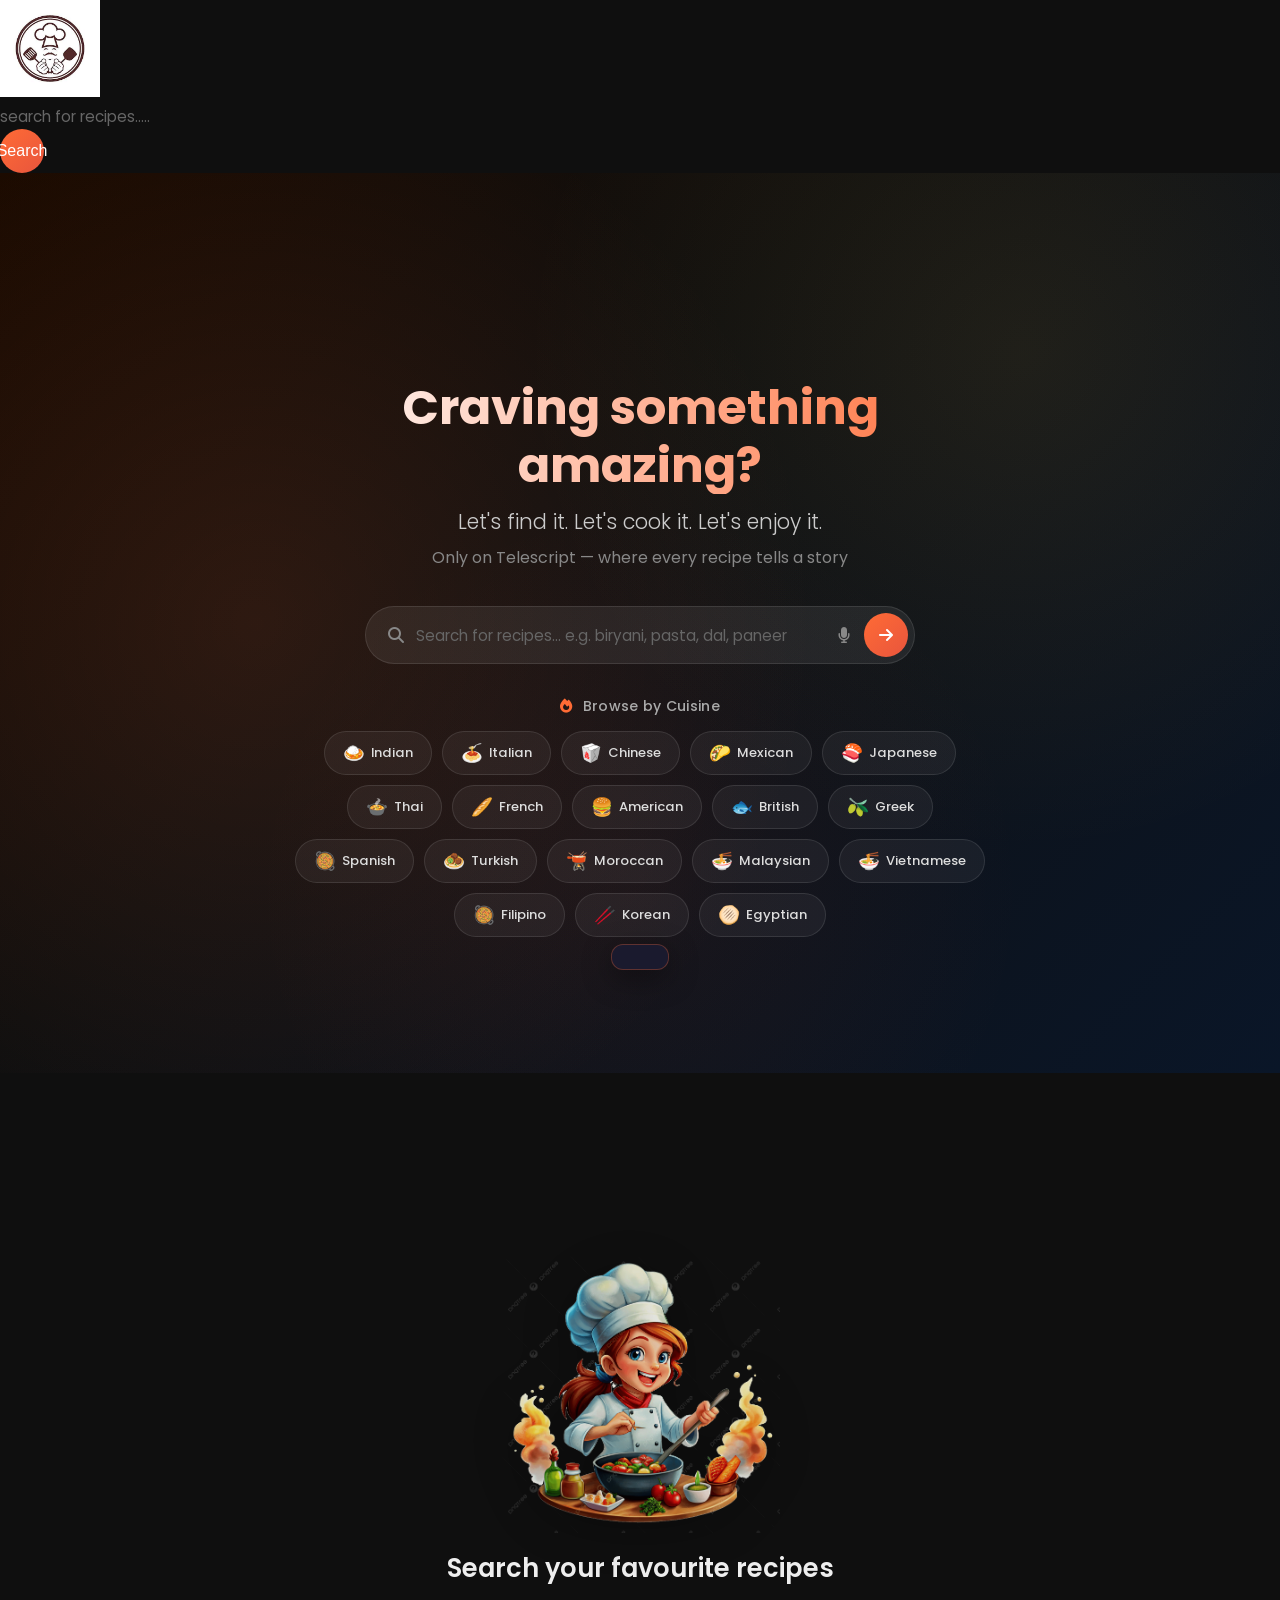
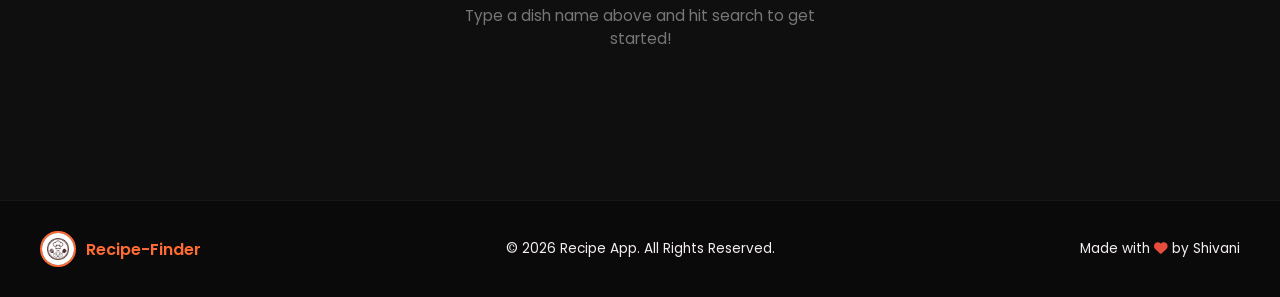
==== commit 0a9ccf04: "Merge branch 'main' of https://github.com/Shivani7865/Recipe-App" ====
--- a/index.html
+++ b/index.html
@@ -11,47 +11,13 @@
 </head>
 <body>
     <header>
-        <nav class="navbar">
-            <div class="nav-brand">
-                <img src="assets/images/recipelogo.jpg" alt="Telescript Logo" />
-                <span class="brand-name">Recipe-Finder</span>
-            </div>
-            <ul class="nav-links" id="navLinks">
-                <li><a href="#home" class="nav-link active" data-section="home"><i class="fa-solid fa-house"></i> Home</a></li>
-                <li><a href="#recipes" class="nav-link" data-section="recipes"><i class="fa-solid fa-utensils"></i> Recipes</a></li>
-                <li><a href="#favourites" class="nav-link" data-section="favourites"><i class="fa-solid fa-heart"></i> Favourites</a></li>
-                <li><a href="#history" class="nav-link" data-section="history"><i class="fa-solid fa-clock-rotate-left"></i> History</a></li>
-            </ul>
-            <div class="nav-actions">
-                <div class="language-selector">
-                    <button class="btn btn-language" id="langToggle" title="Change Language"><i class="fa-solid fa-language"></i> <span id="currentLangLabel">EN</span></button>
-                    <div class="language-dropdown" id="langDropdown">
-                        <button class="lang-option active" data-lang="en">🇬🇧 English</button>
-                        <button class="lang-option" data-lang="hi">🇮🇳 हिन्दी (Hindi)</button>
-                        <button class="lang-option" data-lang="te">🇮🇳 తెలుగు (Telugu)</button>
-                        <button class="lang-option" data-lang="ta">🇮🇳 தமிழ் (Tamil)</button>
-                        <button class="lang-option" data-lang="bn">🇮🇳 বাংলা (Bengali)</button>
-                        <button class="lang-option" data-lang="mr">🇮🇳 मराठी (Marathi)</button>
-                        <button class="lang-option" data-lang="gu">🇮🇳 ગુજરાતી (Gujarati)</button>
-                        <button class="lang-option" data-lang="kn">🇮🇳 ಕನ್ನಡ (Kannada)</button>
-                        <button class="lang-option" data-lang="ml">🇮🇳 മലയാളം (Malayalam)</button>
-                        <button class="lang-option" data-lang="pa">🇮🇳 ਪੰਜਾਬੀ (Punjabi)</button>
-                        <button class="lang-option" data-lang="ur">🇵🇰 اردو (Urdu)</button>
-                        <button class="lang-option" data-lang="es">🇪🇸 Español (Spanish)</button>
-                        <button class="lang-option" data-lang="fr">🇫🇷 Français (French)</button>
-                        <button class="lang-option" data-lang="ar">🇸🇦 العربية (Arabic)</button>
-                        <button class="lang-option" data-lang="zh">🇨🇳 中文 (Chinese)</button>
-                        <button class="lang-option" data-lang="ja">🇯🇵 日本語 (Japanese)</button>
-                    </div>
-                </div>
-                <button class="btn btn-darkmode" id="darkModeToggle" title="Toggle Light/Dark Mode"><i class="fa-solid fa-moon"></i></button>
-                <div class="user-greeting" id="userGreeting" style="display:none;">
-                    <span class="greeting-text" id="greetingText"></span>
-                    <button class="btn btn-logout" id="logoutBtn"><i class="fa-solid fa-right-from-bracket"></i> Logout</button>
-                </div>
-                <button class="btn btn-login" id="loginBtn"><i class="fa-solid fa-user"></i> Login</button>
-                <button class="hamburger" id="hamburger"><i class="fa-solid fa-bars"></i></button>
-            </div>
+        <nav>
+            <img src="assets/images/recipelogo.jpg" alt="logo" width="100px" height="97px"/>
+           
+    <form>
+        <input type="text" placeholder="search for recipes....." class="searchBox">
+        <button type="submit" class="searchBtn">Search</button>
+    </form>
         </nav>
     </header>
 
@@ -198,11 +164,7 @@
             <p>Made with <i class="fa-solid fa-heart" style="color:#e74c3c"></i> by Shivani</p>
          
         </div>
-        
-           
-       
-    </footer>
-
-    <script src="script.js"></script>
+    </section>
+    </main>
 </body>
 </html>
